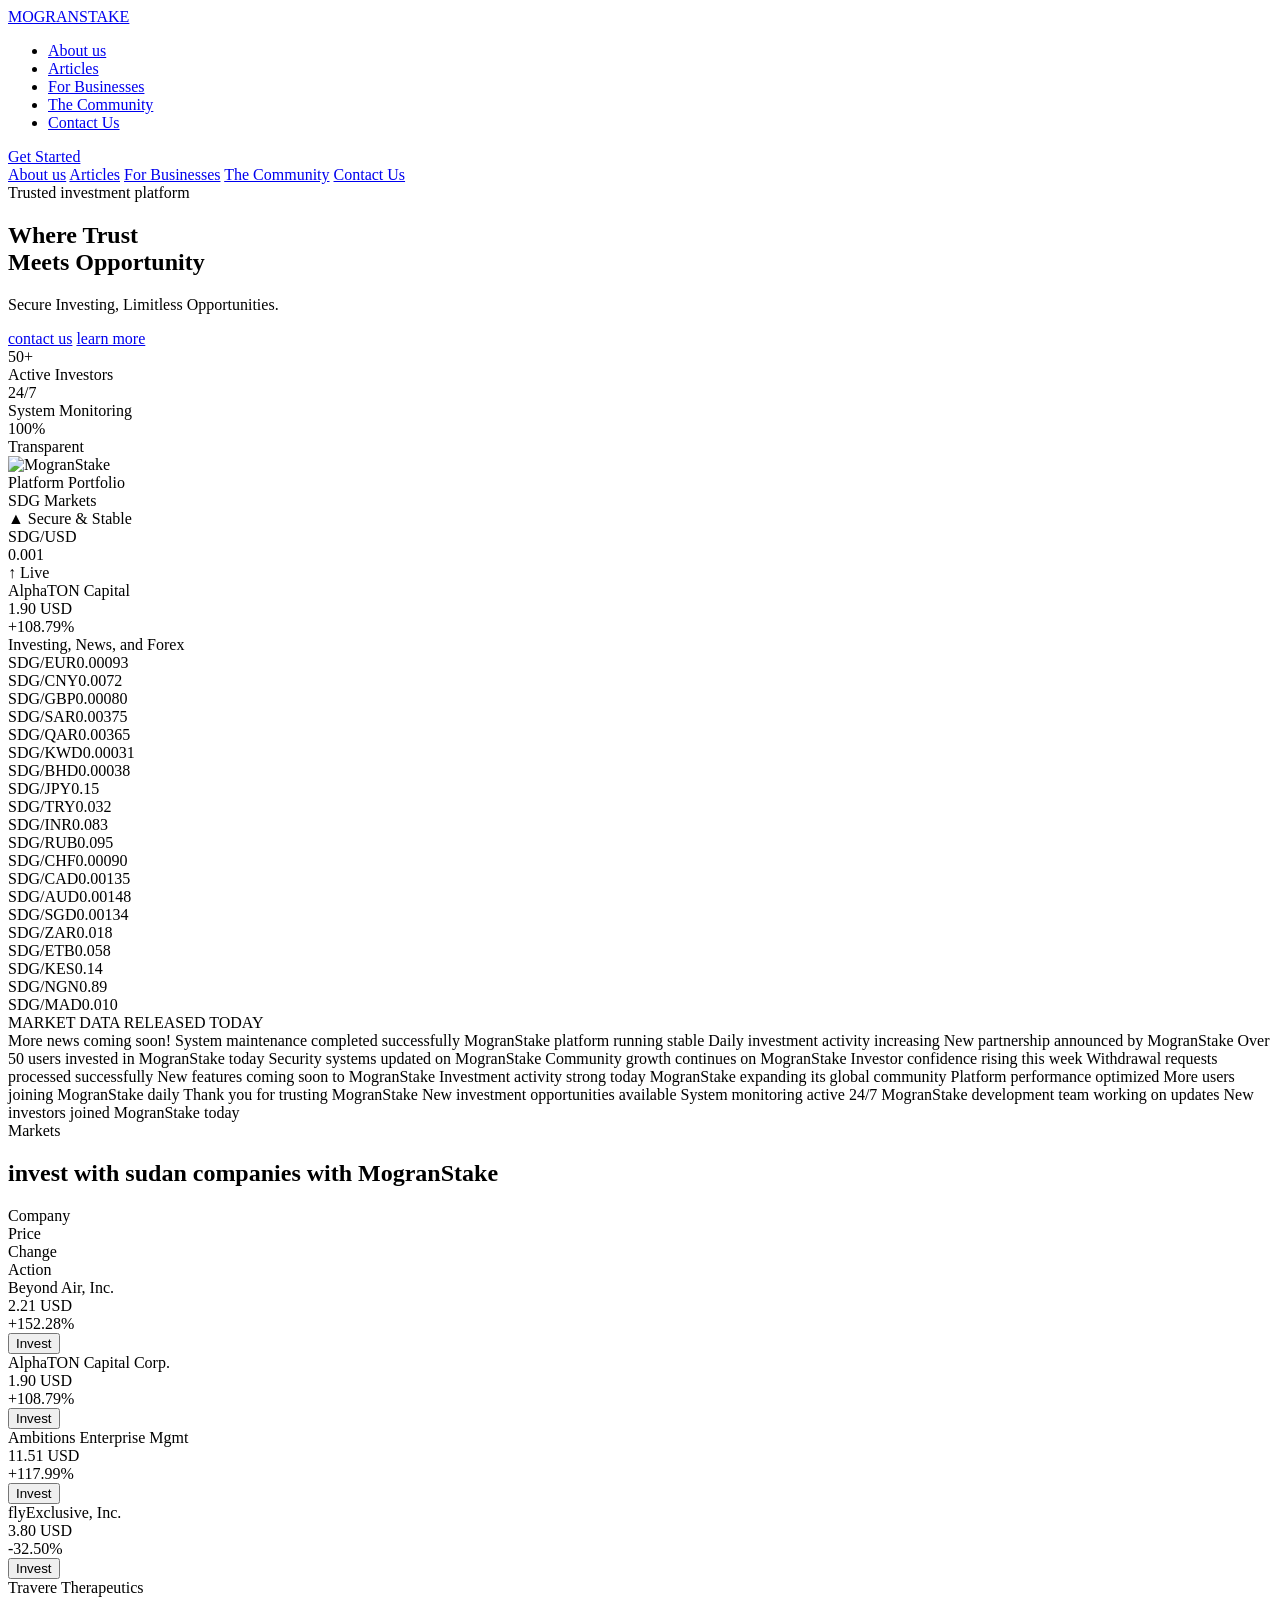
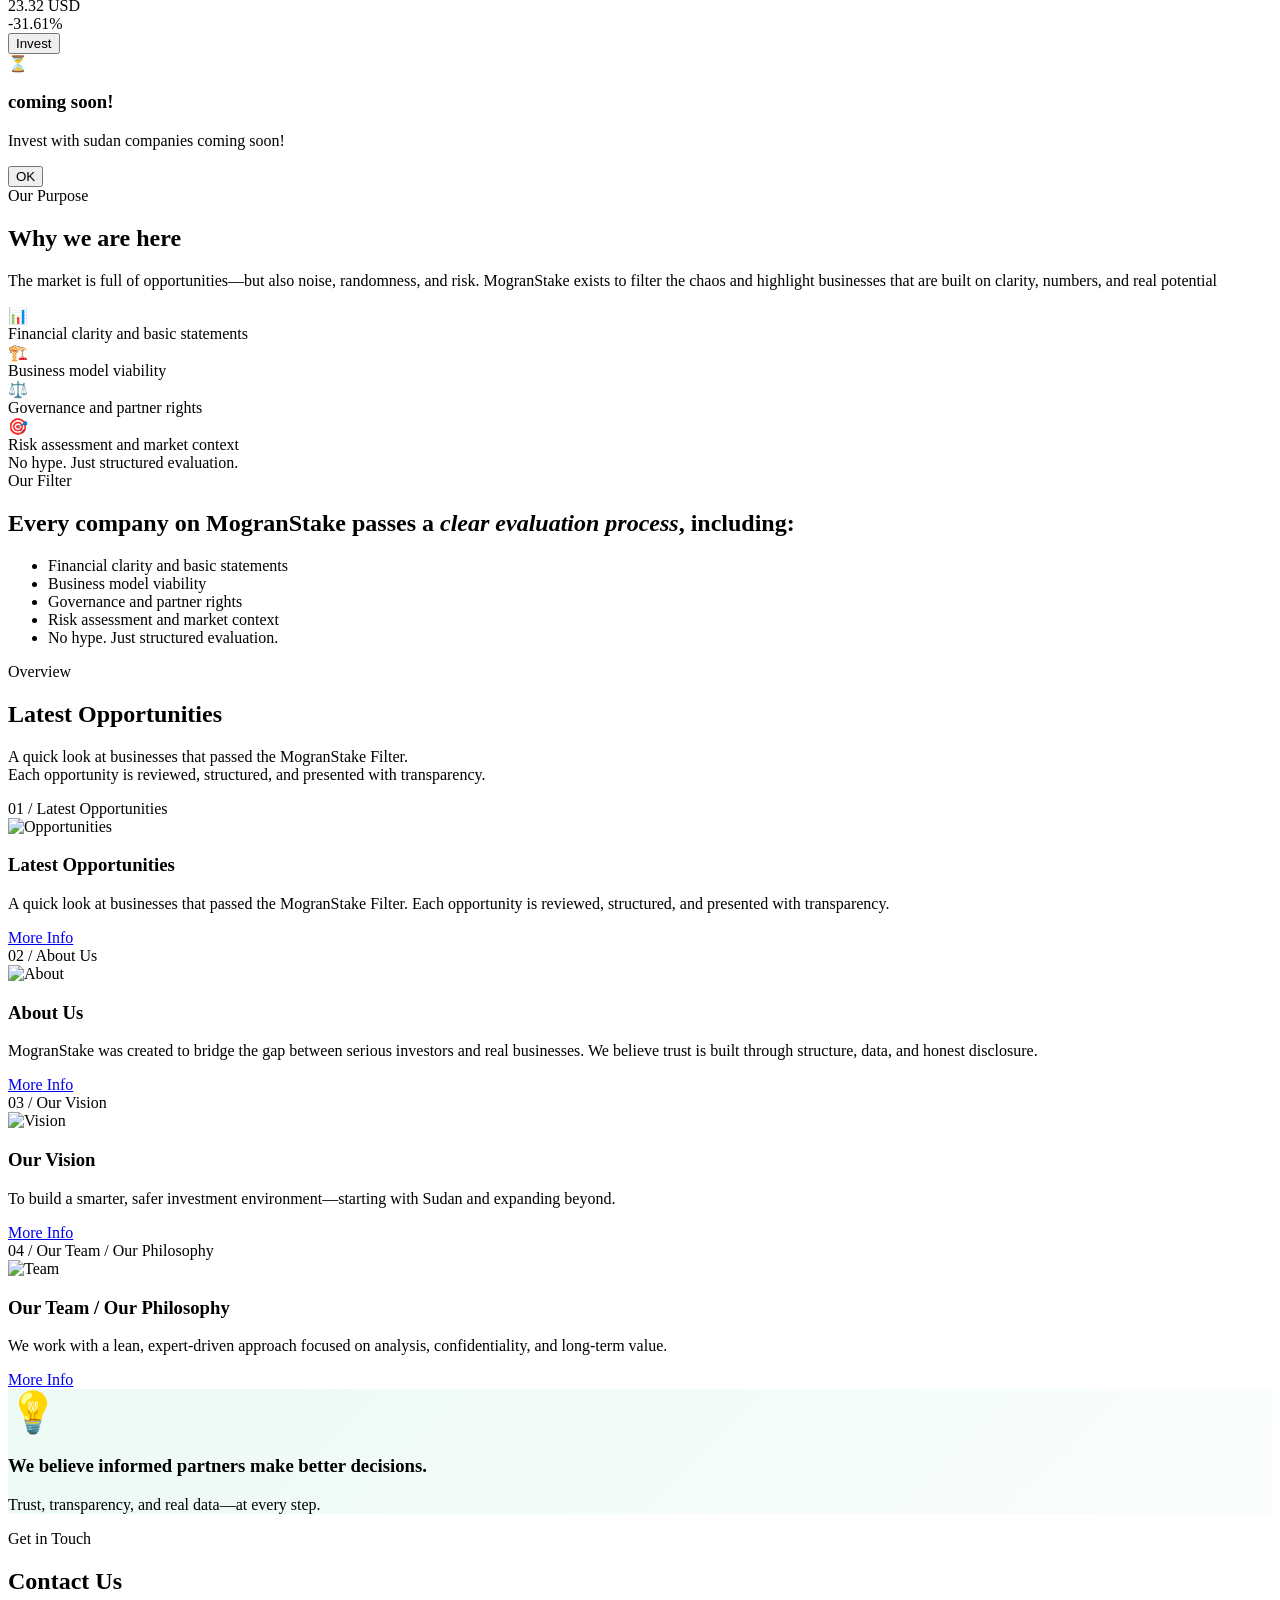
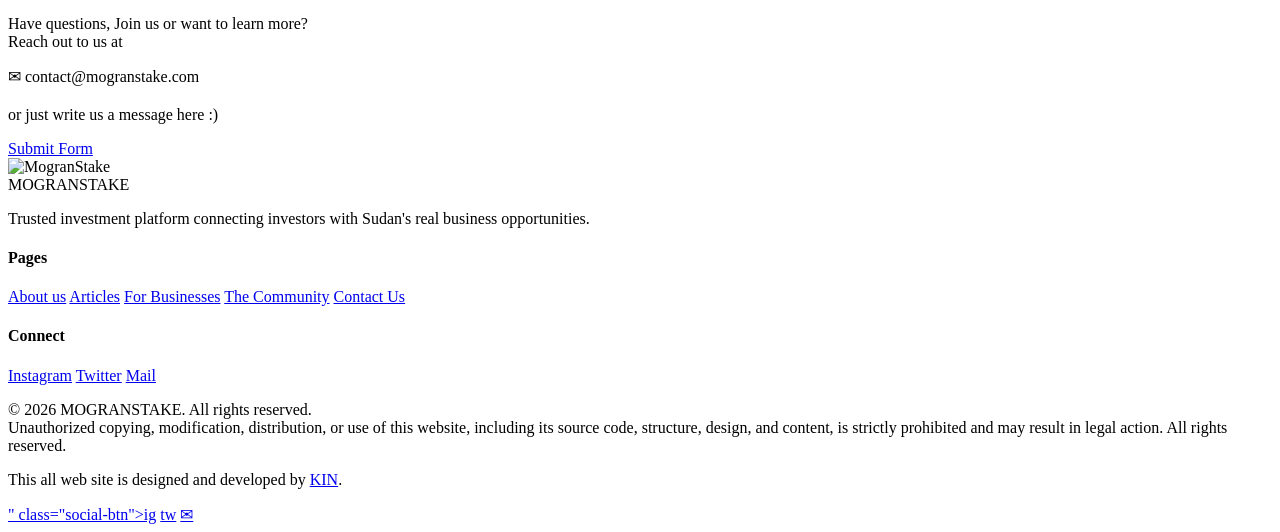
==== index.html @ 212a6dbd "Create index.html" ====
<!DOCTYPE html>
<html lang="en">
<head>
  <meta charset="UTF-8" />
  <meta name="viewport" content="width=device-width, initial-scale=1.0" />
  <title>Trusted investment platform</title>
  <link rel="stylesheet" href="style.css" />
</head>
<body>

<!-- ── NAV ──────────────────────────────────────────────────── -->
<nav>
  <div class="container">
    <div class="nav-inner">
      <a href="index.html" class="nav-logo">MOGRANSTAKE</a>

      <ul class="nav-links">
        <li><a href="about.html">About us</a></li>
        <li><a href="article.html">Articles</a></li>
        <li><a href="bus.html">For Businesses</a></li>
        <li><a href="com.html">The Community</a></li>
        <li><a href="contactus.html">Contact Us</a></li>
      </ul>

      <div class="nav-cta">
        <a href="contactus.html" class="btn btn-primary">Get Started</a>
      </div>

      <div class="hamburger" aria-label="Menu">
        <span></span><span></span><span></span>
      </div>
    </div>

    <div class="mobile-menu">
      <a href="about.html">About us</a>
      <a href="article.html">Articles</a>
      <a href="bus.html">For Businesses</a>
      <a href="com.html">The Community</a>
      <a href="contactus.html">Contact Us</a>
    </div>
  </div>
</nav>

<!-- ── HERO ─────────────────────────────────────────────────── -->
<section class="hero">
  <div class="mesh-bg"></div>
  <div class="hero-glow-1"></div>
  <div class="hero-glow-2"></div>

  <div class="container">
    <div class="hero-inner">

      <!-- Left -->
      <div class="hero-left">
        <div class="hero-eyebrow">Trusted investment platform</div>
        <h1>
          Where Trust<br>
          <span class="line-2">Meets Opportunity</span>
        </h1>
        <p class="hero-sub">Secure Investing, Limitless Opportunities.</p>

        <div class="hero-actions">
          <a href="contactus.html" class="btn btn-primary">contact us</a>
          <a href="about.html"     class="btn btn-outline">learn more</a>
        </div>

        <div class="hero-stats">
          <div>
            <div class="hero-stat-num">50<span>+</span></div>
            <div class="hero-stat-label">Active Investors</div>
          </div>
          <div>
            <div class="hero-stat-num">24<span>/7</span></div>
            <div class="hero-stat-label">System Monitoring</div>
          </div>
          <div>
            <div class="hero-stat-num">100<span>%</span></div>
            <div class="hero-stat-label">Transparent</div>
          </div>
        </div>
      </div>

      <!-- Right visual -->
      <div class="hero-visual">
        <div class="hero-card-wrap">
          <div class="hero-main-card">
            <img
              src="https://ayman-pys.github.io/mogranstake/unnamed-removebg-preview.png"
              alt="MogranStake"
              class="hero-img"
            />
            <div class="hero-card-label">Platform Portfolio</div>
            <div class="hero-card-value">SDG Markets</div>
            <div class="hero-card-change">▲ Secure &amp; Stable</div>
          </div>

          <div class="floating-badge badge-1">
            <div class="badge-label">SDG/USD</div>
            <div class="badge-val">0.001</div>
            <div class="badge-chg">↑ Live</div>
          </div>

          <div class="floating-badge badge-2">
            <div class="badge-label">AlphaTON Capital</div>
            <div class="badge-val">1.90 USD</div>
            <div class="badge-chg">+108.79%</div>
          </div>
        </div>
      </div>

    </div>
  </div>
</section>

<!-- ── TICKER ────────────────────────────────────────────────── -->
<div class="ticker-section">
  <div class="ticker-header">
    <div class="ticker-label">Investing, News, and Forex</div>
    <div class="ticker-track">
      <div class="ticker-inner">
        <div class="ticker-item"><span class="ticker-pair">SDG/EUR</span><span class="ticker-val">0.00093</span></div>
        <div class="ticker-item"><span class="ticker-pair">SDG/CNY</span><span class="ticker-val">0.0072</span></div>
        <div class="ticker-item"><span class="ticker-pair">SDG/GBP</span><span class="ticker-val">0.00080</span></div>
        <div class="ticker-item"><span class="ticker-pair">SDG/SAR</span><span class="ticker-val">0.00375</span></div>
        <div class="ticker-item"><span class="ticker-pair">SDG/QAR</span><span class="ticker-val">0.00365</span></div>
        <div class="ticker-item"><span class="ticker-pair">SDG/KWD</span><span class="ticker-val">0.00031</span></div>
        <div class="ticker-item"><span class="ticker-pair">SDG/BHD</span><span class="ticker-val">0.00038</span></div>
        <div class="ticker-item"><span class="ticker-pair">SDG/JPY</span><span class="ticker-val">0.15</span></div>
        <div class="ticker-item"><span class="ticker-pair">SDG/TRY</span><span class="ticker-val">0.032</span></div>
        <div class="ticker-item"><span class="ticker-pair">SDG/INR</span><span class="ticker-val">0.083</span></div>
        <div class="ticker-item"><span class="ticker-pair">SDG/RUB</span><span class="ticker-val">0.095</span></div>
        <div class="ticker-item"><span class="ticker-pair">SDG/CHF</span><span class="ticker-val">0.00090</span></div>
        <div class="ticker-item"><span class="ticker-pair">SDG/CAD</span><span class="ticker-val">0.00135</span></div>
        <div class="ticker-item"><span class="ticker-pair">SDG/AUD</span><span class="ticker-val">0.00148</span></div>
        <div class="ticker-item"><span class="ticker-pair">SDG/SGD</span><span class="ticker-val">0.00134</span></div>
        <div class="ticker-item"><span class="ticker-pair">SDG/ZAR</span><span class="ticker-val">0.018</span></div>
        <div class="ticker-item"><span class="ticker-pair">SDG/ETB</span><span class="ticker-val">0.058</span></div>
        <div class="ticker-item"><span class="ticker-pair">SDG/KES</span><span class="ticker-val">0.14</span></div>
        <div class="ticker-item"><span class="ticker-pair">SDG/NGN</span><span class="ticker-val">0.89</span></div>
        <div class="ticker-item"><span class="ticker-pair">SDG/MAD</span><span class="ticker-val">0.010</span></div>
      </div>
    </div>
  </div>
</div>

<!-- ── NEWS BAR ──────────────────────────────────────────────── -->
<div class="news-bar">
  <div class="news-label">MARKET DATA RELEASED TODAY</div>
  <div class="news-scroll">
    <div class="news-inner">
      <span class="news-item">More news coming soon!</span>
      <span class="news-item">System maintenance completed successfully</span>
      <span class="news-item">MogranStake platform running stable</span>
      <span class="news-item">Daily investment activity increasing</span>
      <span class="news-item">New partnership announced by MogranStake</span>
      <span class="news-item">Over 50 users invested in MogranStake today</span>
      <span class="news-item">Security systems updated on MogranStake</span>
      <span class="news-item">Community growth continues on MogranStake</span>
      <span class="news-item">Investor confidence rising this week</span>
      <span class="news-item">Withdrawal requests processed successfully</span>
      <span class="news-item">New features coming soon to MogranStake</span>
      <span class="news-item">Investment activity strong today</span>
      <span class="news-item">MogranStake expanding its global community</span>
      <span class="news-item">Platform performance optimized</span>
      <span class="news-item">More users joining MogranStake daily</span>
      <span class="news-item">Thank you for trusting MogranStake</span>
      <span class="news-item">New investment opportunities available</span>
      <span class="news-item">System monitoring active 24/7</span>
      <span class="news-item">MogranStake development team working on updates</span>
      <span class="news-item">New investors joined MogranStake today</span>
    </div>
  </div>
</div>

<!-- ── INVEST TABLE ──────────────────────────────────────────── -->
<section class="invest-section">
  <div class="container">
    <div class="section-header fade-up">
      <div class="tag">Markets</div>
      <h2>invest with sudan companies with MogranStake</h2>
    </div>

    <div class="invest-table fade-up">
      <div class="invest-table-head">
        <div>Company</div>
        <div>Price</div>
        <div>Change</div>
        <div class="col-btn">Action</div>
      </div>

      <div class="invest-row">
        <div class="invest-company">Beyond Air, Inc.</div>
        <div class="invest-price">2.21 USD</div>
        <div class="invest-change pos">+152.28%</div>
        <div class="col-btn"><button class="invest-btn">Invest</button></div>
      </div>

      <div class="invest-row">
        <div class="invest-company">AlphaTON Capital Corp.</div>
        <div class="invest-price">1.90 USD</div>
        <div class="invest-change pos">+108.79%</div>
        <div class="col-btn"><button class="invest-btn">Invest</button></div>
      </div>

      <div class="invest-row">
        <div class="invest-company">Ambitions Enterprise Mgmt</div>
        <div class="invest-price">11.51 USD</div>
        <div class="invest-change pos">+117.99%</div>
        <div class="col-btn"><button class="invest-btn">Invest</button></div>
      </div>

      <div class="invest-row">
        <div class="invest-company">flyExclusive, Inc.</div>
        <div class="invest-price">3.80 USD</div>
        <div class="invest-change neg">-32.50%</div>
        <div class="col-btn"><button class="invest-btn">Invest</button></div>
      </div>

      <div class="invest-row">
        <div class="invest-company">Travere Therapeutics</div>
        <div class="invest-price">23.32 USD</div>
        <div class="invest-change neg">-31.61%</div>
        <div class="col-btn"><button class="invest-btn">Invest</button></div>
      </div>
    </div>
  </div>
</section>

<!-- ── MODAL ──────────────────────────────────────────────────── -->
<div class="modal-overlay" id="investModal">
  <div class="modal-box">
    <div class="modal-icon">⏳</div>
    <h3>coming soon!</h3>
    <p>Invest with sudan companies coming soon!</p>
    <button class="btn btn-gold" id="modalClose">OK</button>
  </div>
</div>

<!-- ── WHY SECTION ──────────────────────────────────────────── -->
<section class="why-section">
  <div class="container">
    <div class="why-inner">
      <div class="why-text fade-up">
        <div class="tag">Our Purpose</div>
        <h2>Why we are here</h2>
        <p>
          The market is full of opportunities—but also noise, randomness, and risk.
          MogranStake exists to filter the chaos and highlight businesses that are
          built on clarity, numbers, and real potential
        </p>
      </div>

      <div class="eval-list fade-up">
        <div class="eval-item">
          <div class="eval-icon">📊</div>
          <span class="eval-text">Financial clarity and basic statements</span>
        </div>
        <div class="eval-item">
          <div class="eval-icon">🏗️</div>
          <span class="eval-text">Business model viability</span>
        </div>
        <div class="eval-item">
          <div class="eval-icon">⚖️</div>
          <span class="eval-text">Governance and partner rights</span>
        </div>
        <div class="eval-item">
          <div class="eval-icon">🎯</div>
          <span class="eval-text">Risk assessment and market context</span>
        </div>
        <div class="eval-footer">No hype. Just structured evaluation.</div>
      </div>
    </div>

    <div class="informed-section eval-process-section fade-up">
      <div class="eval-process-inner">
        <div class="eval-process-left">
          <div class="tag">Our Filter</div>
          <h2>Every company on MogranStake passes a <em>clear evaluation process</em>, including:</h2>
        </div>
        <div class="eval-process-right">
          <ul class="lastul">
            <li>Financial clarity and basic statements</li>
            <li>Business model viability</li>
            <li>Governance and partner rights</li>
            <li>Risk assessment and market context</li>
            <li>No hype. Just structured evaluation.</li>
          </ul>
        </div>
      </div>
    </div>
  </div>
</section>

<!-- ── CARDS: Latest / About / Vision / Team ────────────────── -->
<section class="cards-section">
  <div class="container">
    <div class="section-header fade-up">
      <div class="tag">Overview</div>
      <h2>Latest Opportunities</h2>
      <p>A quick look at businesses that passed the MogranStake Filter.<br>
      Each opportunity is reviewed, structured, and presented with transparency.</p>
    </div>

    <div class="cards-grid">
      <div class="info-card fade-up">
        <div class="card-num">01 / Latest Opportunities</div>
        <img src="https://ayman-pys.github.io/mogranstake/op.png" alt="Opportunities" class="card-img" />
        <h3>Latest Opportunities</h3>
        <p>A quick look at businesses that passed the MogranStake Filter.
        Each opportunity is reviewed, structured, and presented with transparency.</p>
        <a href="com.html" class="card-link">More Info</a>
      </div>

      <div class="info-card fade-up">
        <div class="card-num">02 / About Us</div>
        <img src="https://ayman-pys.github.io/mogranstake/about.jpg" alt="About" class="card-img" />
        <h3>About Us</h3>
        <p>MogranStake was created to bridge the gap between serious investors
        and real businesses. We believe trust is built through structure,
        data, and honest disclosure.</p>
        <a href="about.html" class="card-link">More Info</a>
      </div>

      <div class="info-card fade-up">
        <div class="card-num">03 / Our Vision</div>
        <img src="https://ayman-pys.github.io/mogranstake/unnamed-removebg-preview.png" alt="Vision" class="card-img" />
        <h3>Our Vision</h3>
        <p>To build a smarter, safer investment environment—starting with Sudan
        and expanding beyond.</p>
        <a href="about.html" class="card-link">More Info</a>
      </div>

      <div class="info-card fade-up" style="grid-column: span 2;">
        <div class="card-num">04 / Our Team / Our Philosophy</div>
        <img src="https://ayman-pys.github.io/mogranstake/team.png" alt="Team" class="card-img" />
        <h3>Our Team / Our Philosophy</h3>
        <p>We work with a lean, expert-driven approach focused on analysis,
        confidentiality, and long-term value.</p>
        <a href="about.html" class="card-link">More Info</a>
      </div>

      <div class="info-card fade-up" style="background: linear-gradient(135deg, rgba(16,185,129,0.08), rgba(16,185,129,0.02)); border-color: rgba(16,185,129,0.2);">
        <div style="font-size:2.5rem; margin-bottom:16px;">💡</div>
        <h3>We believe informed partners make better decisions.</h3>
        <p style="color: var(--text-2);">Trust, transparency, and real data—at every step.</p>
      </div>
    </div>
  </div>
</section>

<!-- ── CONTACT PREVIEW ───────────────────────────────────────── -->
<section class="contact-section">
  <div class="container">
    <div class="contact-inner">
      <div class="contact-info fade-up">
        <div class="tag">Get in Touch</div>
        <h2>Contact Us</h2>
        <p>Have questions, Join us or want to learn more?<br>
        Reach out to us at</p>
        <div class="contact-email">✉ contact@mogranstake.com</div>
        <p style="margin-top:20px;">or just write us a message here :)</p>
        <a href="contactus.html" class="btn btn-primary" style="margin-top:24px;">Submit Form</a>
      </div>
      <div class="contact-img-wrap">
        <img
          src="https://ayman-pys.github.io/mogranstake/unnamed-removebg-preview.png"
          alt="MogranStake"
          class="contact-img"
        />
      </div>
    </div>
  </div>
</section>

<!-- ── FOOTER ─────────────────────────────────────────────────── -->
<footer>
  <div class="container">
    <div class="footer-inner">
      <div class="footer-brand">
        <div class="nav-logo">MOGRANSTAKE</div>
        <p>Trusted investment platform connecting investors with Sudan's real business opportunities.</p>
      </div>
      <div class="footer-col">
        <h4>Pages</h4>
        <a href="about.html">About us</a>
        <a href="article.html">Articles</a>
        <a href="bus.html">For Businesses</a>
        <a href="com.html">The Community</a>
        <a href="contactus.html">Contact Us</a>
      </div>
      <div class="footer-col">
        <h4>Connect</h4>
        <a href="https://www.instagram.com/mogranstk/">Instagram</a>
        <a href="hamd.html">Twitter</a>
        <a href="mailto:contact@mogranstake.com">Mail</a>
      </div>
    </div>

    <div class="footer-bottom">
      <div>
        <p class="footer-copy">
          © 2026 MOGRANSTAKE. All rights reserved.<br>
          Unauthorized copying, modification, distribution, or use of this website, including its source
          code, structure, design, and content, is strictly prohibited and may result in legal action. All rights reserved.
        </p>
        <p class="footer-credit">
          This all web site is designed and developed by
          <a href="https://ayman-pys.github.io/mogranstake/ayman-pys.github.io/KINPROFILE">KIN</a>.
        </p>
      </div>
      <div class="footer-socials">
        <a href="https://www.instagram.com/mogranstk/">" class="social-btn">ig</a>
        <a href="hamd.html" class="social-btn">tw</a>
        <a href="mailto:contact@mogranstake.com" class="social-btn">✉</a>
      </div>
    </div>
  </div>
</footer>

<script src="main.js"></script>
</body>
</html>
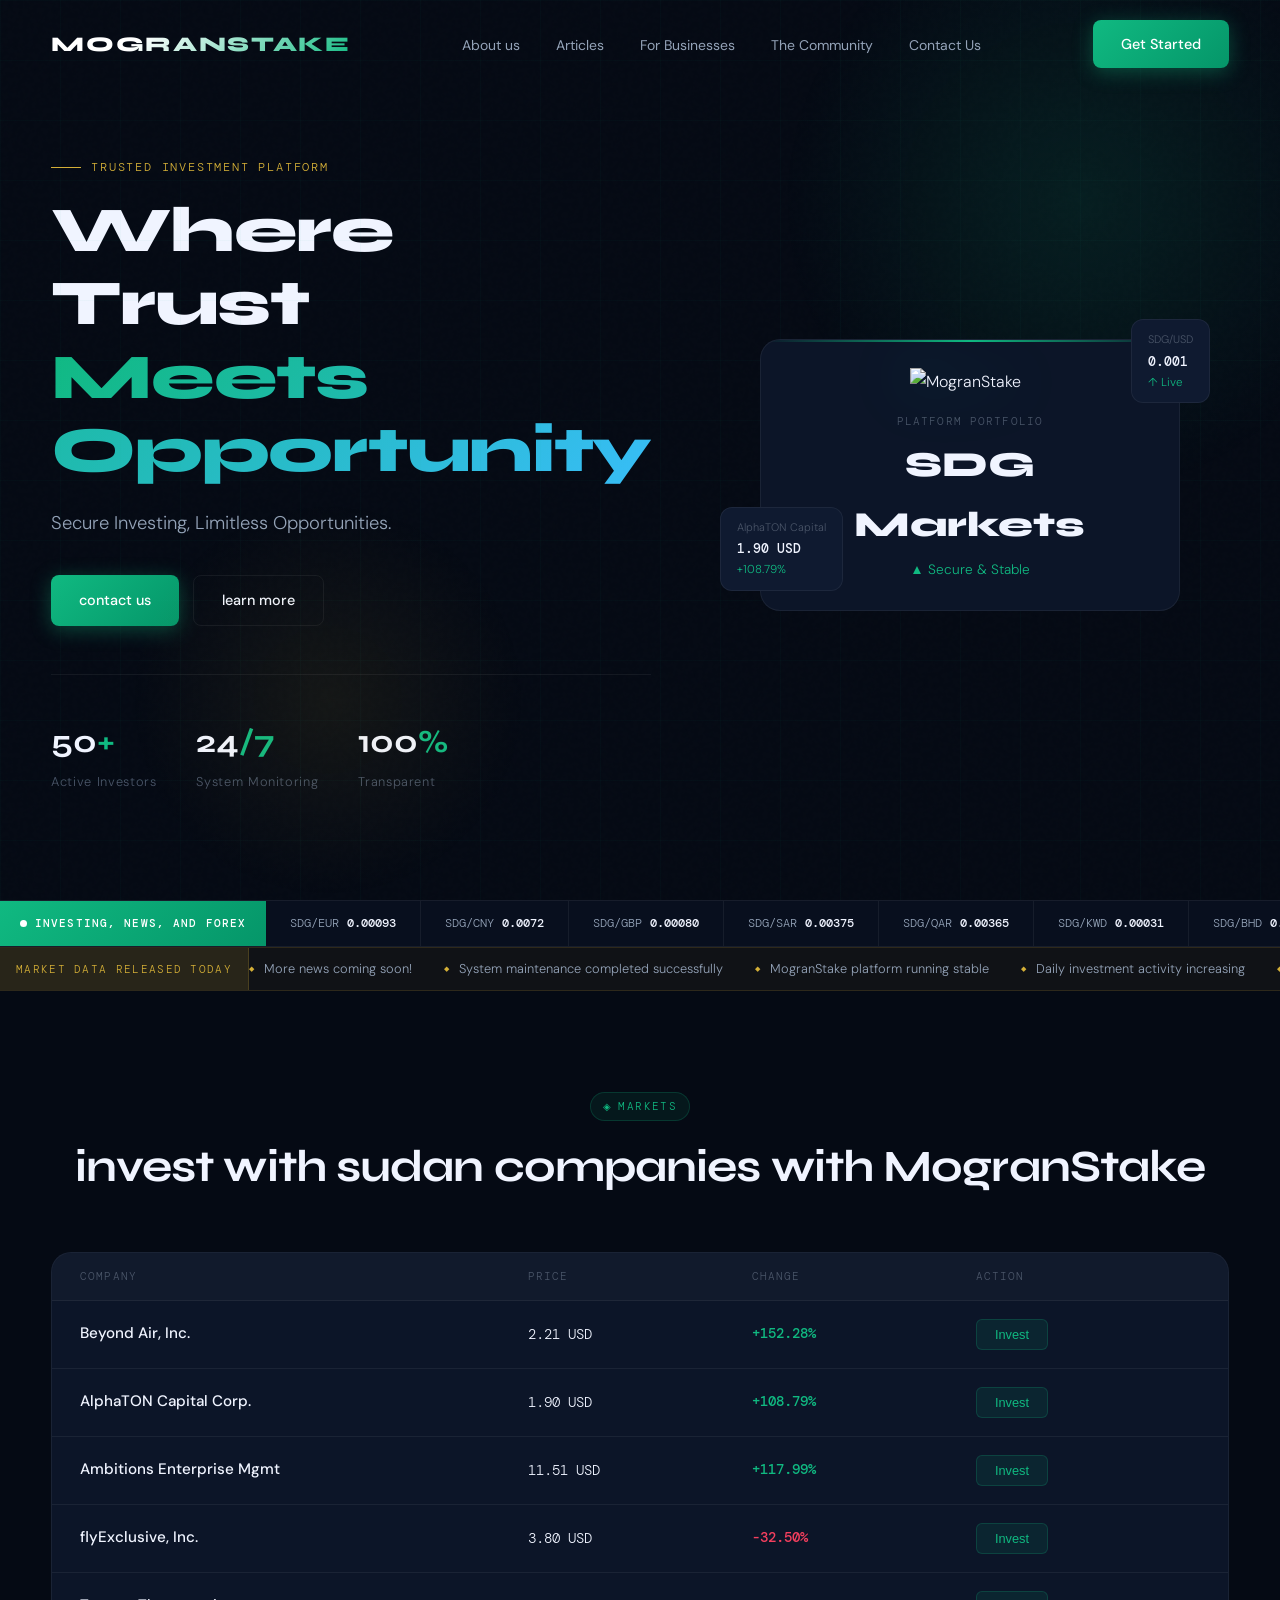
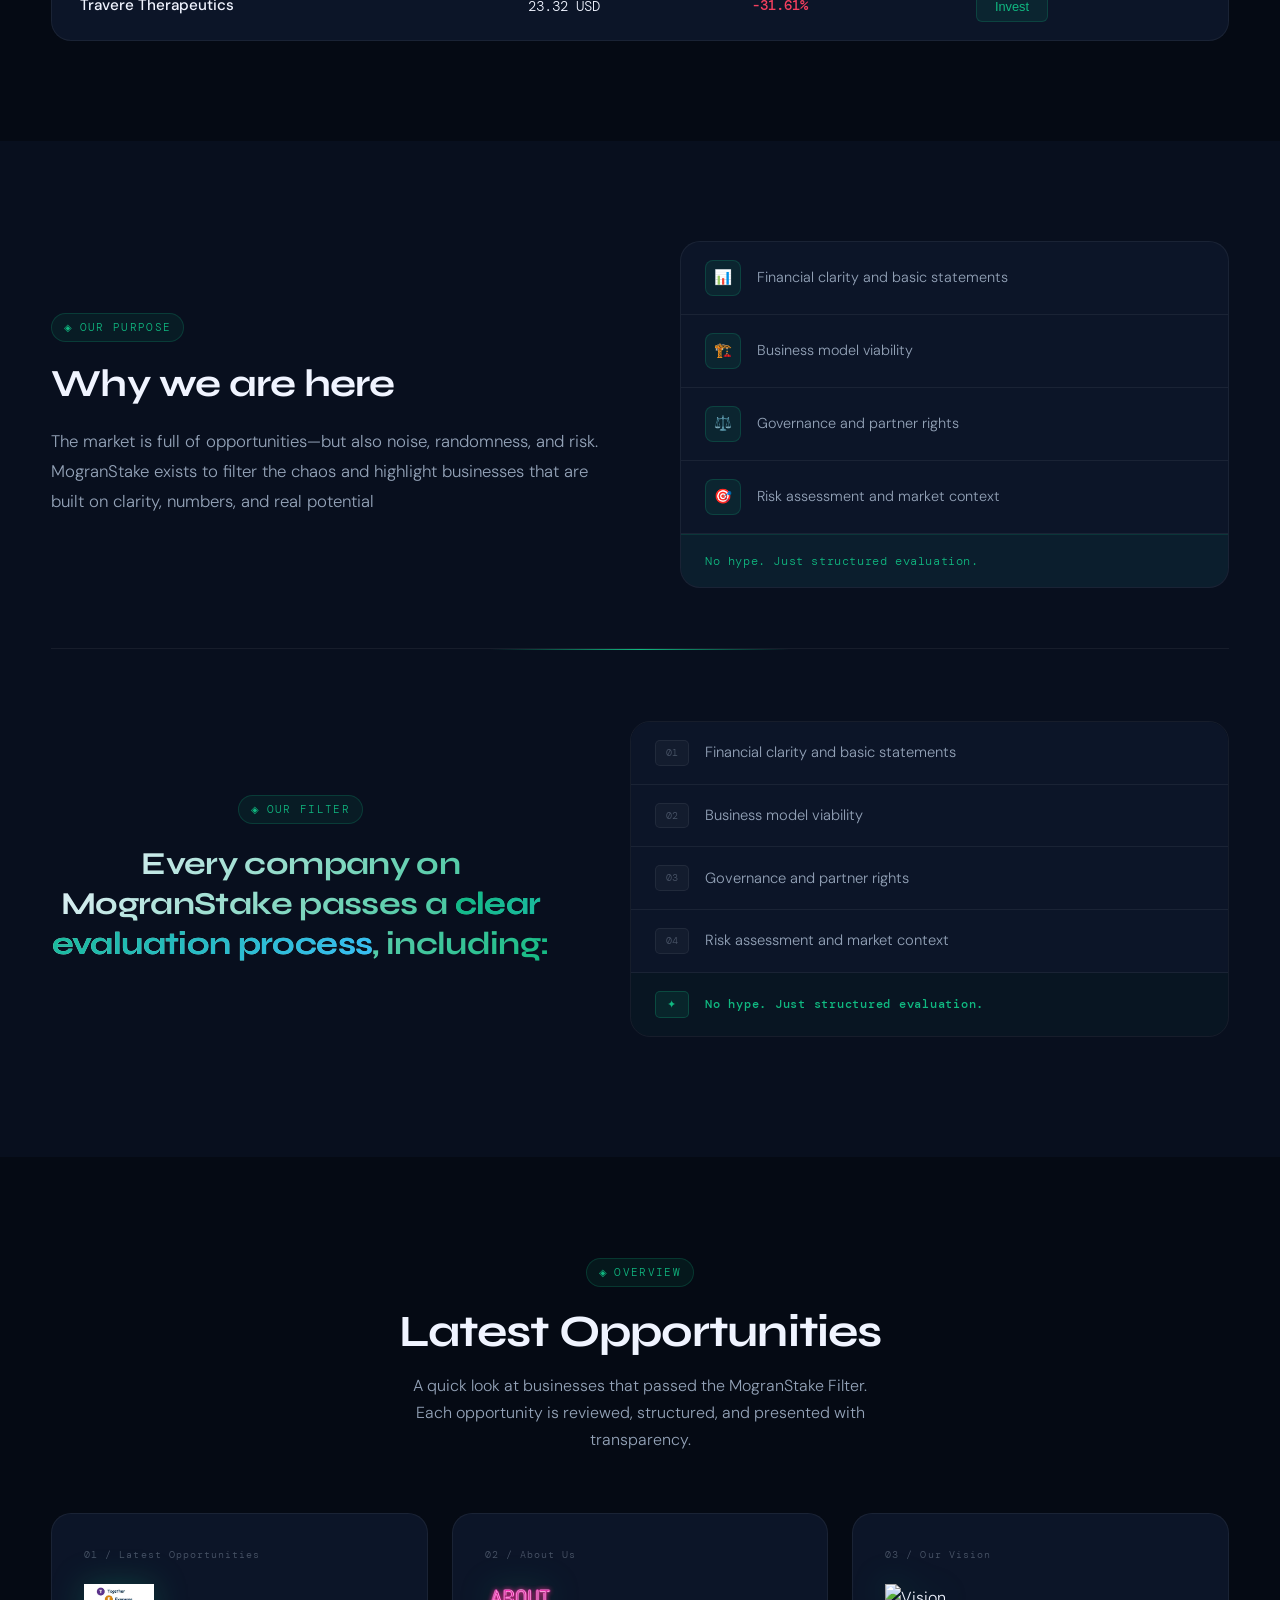
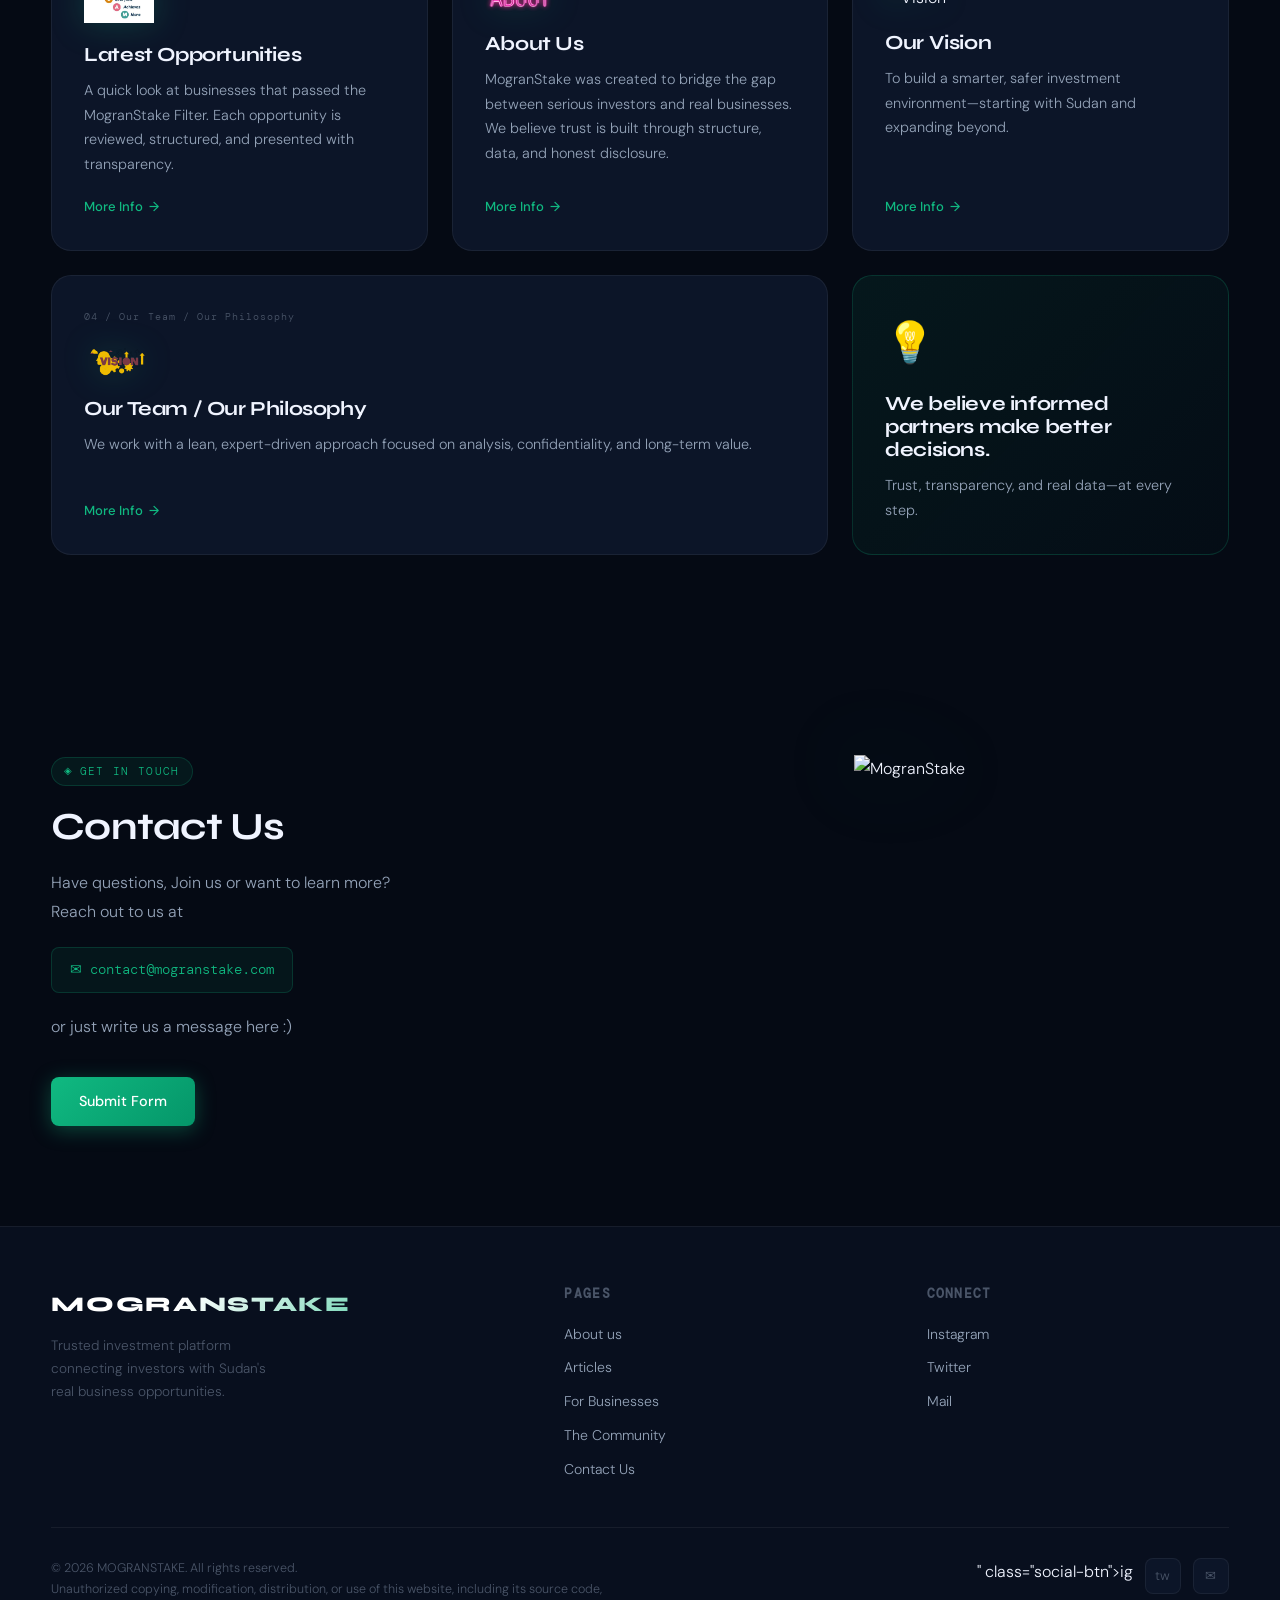
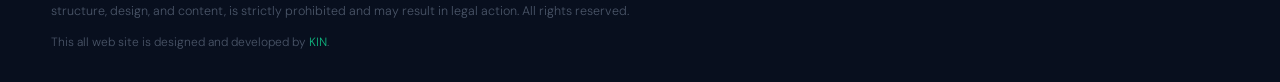
==== commit 1b89eb26: "Update index.html" ====
--- a/index.html
+++ b/index.html
@@ -304,7 +304,7 @@
     <div class="cards-grid">
       <div class="info-card fade-up">
         <div class="card-num">01 / Latest Opportunities</div>
-        <img src="https://ayman-pys.github.io/mogranstake/op.png" alt="Opportunities" class="card-img" />
+        <img src="OIP.webp" alt="Opportunities" class="card-img" />
         <h3>Latest Opportunities</h3>
         <p>A quick look at businesses that passed the MogranStake Filter.
         Each opportunity is reviewed, structured, and presented with transparency.</p>
@@ -313,7 +313,7 @@
 
       <div class="info-card fade-up">
         <div class="card-num">02 / About Us</div>
-        <img src="https://ayman-pys.github.io/mogranstake/about.jpg" alt="About" class="card-img" />
+        <img src="dragonfly-about.png" alt="About" class="card-img" />
         <h3>About Us</h3>
         <p>MogranStake was created to bridge the gap between serious investors
         and real businesses. We believe trust is built through structure,
@@ -332,7 +332,7 @@
 
       <div class="info-card fade-up" style="grid-column: span 2;">
         <div class="card-num">04 / Our Team / Our Philosophy</div>
-        <img src="https://ayman-pys.github.io/mogranstake/team.png" alt="Team" class="card-img" />
+        <img src="vision.png" alt="Team" class="card-img" />
         <h3>Our Team / Our Philosophy</h3>
         <p>We work with a lean, expert-driven approach focused on analysis,
         confidentiality, and long-term value.</p>
--- a/style.css
+++ b/style.css
@@ -0,0 +1,1662 @@
+/* ============================================================
+   MOGRANSTAKE — Premium Fintech Design System
+   ============================================================ */
+
+   @import url('https://fonts.googleapis.com/css2?family=Syne:wght@400;500;600;700;800&family=DM+Sans:ital,wght@0,300;0,400;0,500;1,300&family=DM+Mono:wght@400;500&display=swap');
+
+   /* ── Variables ─────────────────────────────────────────────── */
+   :root {
+     --bg:        #050A14;
+     --bg-2:      #080F1E;
+     --bg-card:   #0C1528;
+     --bg-card-2: #0F1A30;
+     --border:    rgba(255,255,255,0.06);
+     --border-hl: rgba(16,185,129,0.3);
+   
+     --gold:      #D4AF37;
+     --gold-dim:  #A8890C;
+     --emerald:   #10B981;
+     --emerald-2: #059669;
+     --sky:       #38BDF8;
+     --rose:      #F43F5E;
+   
+     --text:      #F0F4FF;
+     --text-2:    #94A3B8;
+     --text-3:    #4A5568;
+   
+     --font-head: 'Syne', sans-serif;
+     --font-body: 'DM Sans', sans-serif;
+     --font-mono: 'DM Mono', monospace;
+   
+     --radius:    12px;
+     --radius-lg: 20px;
+     --glow:      0 0 40px rgba(16,185,129,0.15);
+     --glow-gold: 0 0 40px rgba(212,175,55,0.2);
+   }
+   
+   /* ── Reset ─────────────────────────────────────────────────── */
+   *, *::before, *::after { box-sizing: border-box; margin: 0; padding: 0; }
+   
+   html { scroll-behavior: smooth; font-size: 16px; }
+   
+   body {
+     background-color: var(--bg);
+     color: var(--text);
+     font-family: var(--font-body);
+     font-weight: 300;
+     line-height: 1.7;
+     overflow-x: hidden;
+   }
+   
+   img { max-width: 100%; display: block; }
+   a  { color: inherit; text-decoration: none; }
+   ul { list-style: none; }
+   
+   /* ── Noise overlay ─────────────────────────────────────────── */
+   body::before {
+     content: '';
+     position: fixed;
+     inset: 0;
+     background-image: url("data:image/svg+xml,%3Csvg viewBox='0 0 200 200' xmlns='http://www.w3.org/2000/svg'%3E%3Cfilter id='n'%3E%3CfeTurbulence type='fractalNoise' baseFrequency='0.9' numOctaves='4' stitchTiles='stitch'/%3E%3C/filter%3E%3Crect width='100%25' height='100%25' filter='url(%23n)' opacity='0.03'/%3E%3C/svg%3E");
+     pointer-events: none;
+     z-index: 0;
+     opacity: 0.4;
+   }
+   
+   /* ── Grid mesh background ──────────────────────────────────── */
+   .mesh-bg {
+     position: absolute;
+     inset: 0;
+     background-image:
+       linear-gradient(rgba(16,185,129,0.03) 1px, transparent 1px),
+       linear-gradient(90deg, rgba(16,185,129,0.03) 1px, transparent 1px);
+     background-size: 60px 60px;
+     pointer-events: none;
+   }
+   
+   /* ── Typography ────────────────────────────────────────────── */
+   h1,h2,h3,h4,h5 {
+     font-family: var(--font-head);
+     font-weight: 700;
+     line-height: 1.15;
+     letter-spacing: -0.02em;
+   }
+   
+   .tag {
+     display: inline-flex;
+     align-items: center;
+     gap: 6px;
+     font-family: var(--font-mono);
+     font-size: 0.7rem;
+     letter-spacing: 0.12em;
+     text-transform: uppercase;
+     color: var(--emerald);
+     background: rgba(16,185,129,0.08);
+     border: 1px solid rgba(16,185,129,0.2);
+     padding: 4px 12px;
+     border-radius: 100px;
+     margin-bottom: 1.2rem;
+   }
+   
+   .tag::before { content: '◈'; font-size: 0.65rem; }
+   
+   /* ── Layout ────────────────────────────────────────────────── */
+   .container {
+     width: min(1180px, 92%);
+     margin-inline: auto;
+   }
+   
+   section { position: relative; z-index: 1; }
+   
+   /* ── Buttons ───────────────────────────────────────────────── */
+   .btn {
+     display: inline-flex;
+     align-items: center;
+     gap: 8px;
+     padding: 12px 28px;
+     border-radius: 8px;
+     font-family: var(--font-body);
+     font-weight: 500;
+     font-size: 0.9rem;
+     cursor: pointer;
+     transition: all 0.25s ease;
+     border: none;
+     text-decoration: none;
+   }
+   
+   .btn-primary {
+     background: linear-gradient(135deg, var(--emerald), var(--emerald-2));
+     color: #fff;
+     box-shadow: 0 4px 20px rgba(16,185,129,0.35);
+   }
+   .btn-primary:hover {
+     transform: translateY(-2px);
+     box-shadow: 0 8px 30px rgba(16,185,129,0.5);
+   }
+   
+   .btn-outline {
+     background: transparent;
+     color: var(--text);
+     border: 1px solid var(--border);
+   }
+   .btn-outline:hover {
+     border-color: var(--emerald);
+     color: var(--emerald);
+     background: rgba(16,185,129,0.05);
+   }
+   
+   .btn-gold {
+     background: linear-gradient(135deg, var(--gold), var(--gold-dim));
+     color: #0a0a0a;
+     font-weight: 600;
+     box-shadow: 0 4px 20px rgba(212,175,55,0.3);
+   }
+   .btn-gold:hover {
+     transform: translateY(-2px);
+     box-shadow: 0 8px 30px rgba(212,175,55,0.5);
+   }
+   
+   /* ── NAVBAR ────────────────────────────────────────────────── */
+   nav {
+     position: fixed;
+     top: 0; left: 0; right: 0;
+     z-index: 1000;
+     padding: 0;
+     transition: all 0.3s ease;
+   }
+   
+   nav.scrolled {
+     background: rgba(5,10,20,0.92);
+     backdrop-filter: blur(20px);
+     -webkit-backdrop-filter: blur(20px);
+     border-bottom: 1px solid var(--border);
+   }
+   
+   .nav-inner {
+     display: flex;
+     align-items: center;
+     justify-content: space-between;
+     padding: 20px 0;
+   }
+   
+   .nav-logo {
+     font-family: var(--font-head);
+     font-size: 1.3rem;
+     font-weight: 800;
+     letter-spacing: 0.08em;
+     background: linear-gradient(135deg, #fff 30%, var(--emerald));
+     -webkit-background-clip: text;
+     -webkit-text-fill-color: transparent;
+     background-clip: text;
+   }
+   
+   .nav-links {
+     display: flex;
+     align-items: center;
+     gap: 36px;
+   }
+   
+   .nav-links a {
+     font-size: 0.875rem;
+     font-weight: 400;
+     color: var(--text-2);
+     transition: color 0.2s;
+     position: relative;
+   }
+   
+   .nav-links a::after {
+     content: '';
+     position: absolute;
+     bottom: -4px; left: 0; right: 0;
+     height: 1px;
+     background: var(--emerald);
+     transform: scaleX(0);
+     transition: transform 0.25s ease;
+   }
+   
+   .nav-links a:hover { color: var(--text); }
+   .nav-links a:hover::after { transform: scaleX(1); }
+   .nav-links a.active { color: var(--text); }
+   .nav-links a.active::after { transform: scaleX(1); }
+   
+   .nav-cta {
+     display: flex;
+     align-items: center;
+     gap: 12px;
+   }
+   
+   /* Mobile hamburger */
+   .hamburger {
+     display: none;
+     flex-direction: column;
+     gap: 5px;
+     cursor: pointer;
+     padding: 4px;
+   }
+   .hamburger span {
+     width: 24px; height: 2px;
+     background: var(--text);
+     transition: all 0.3s;
+     display: block;
+   }
+   .hamburger.open span:nth-child(1) { transform: rotate(45deg) translate(5px,5px); }
+   .hamburger.open span:nth-child(2) { opacity: 0; }
+   .hamburger.open span:nth-child(3) { transform: rotate(-45deg) translate(5px,-5px); }
+   
+   .mobile-menu {
+     display: none;
+     flex-direction: column;
+     gap: 0;
+     background: var(--bg-2);
+     border-top: 1px solid var(--border);
+     padding: 12px 0 20px;
+   }
+   .mobile-menu a {
+     padding: 12px 24px;
+     color: var(--text-2);
+     font-size: 0.9rem;
+     border-bottom: 1px solid var(--border);
+     transition: color 0.2s, background 0.2s;
+   }
+   .mobile-menu a:last-child { border-bottom: none; }
+   .mobile-menu a:hover { color: var(--text); background: rgba(255,255,255,0.03); }
+   .mobile-menu.open { display: flex; }
+   
+   /* ── HERO ──────────────────────────────────────────────────── */
+   .hero {
+     min-height: 100vh;
+     display: flex;
+     align-items: center;
+     padding: 130px 0 80px;
+     position: relative;
+     overflow: hidden;
+   }
+   
+   .hero-glow-1 {
+     position: absolute;
+     width: 600px; height: 600px;
+     background: radial-gradient(circle, rgba(16,185,129,0.12) 0%, transparent 70%);
+     top: -100px; right: -100px;
+     pointer-events: none;
+   }
+   .hero-glow-2 {
+     position: absolute;
+     width: 400px; height: 400px;
+     background: radial-gradient(circle, rgba(212,175,55,0.08) 0%, transparent 70%);
+     bottom: 0; left: 10%;
+     pointer-events: none;
+   }
+   
+   .hero-inner {
+     display: grid;
+     grid-template-columns: 1fr 1fr;
+     gap: 60px;
+     align-items: center;
+   }
+   
+   .hero-eyebrow {
+     font-family: var(--font-mono);
+     font-size: 0.75rem;
+     letter-spacing: 0.15em;
+     text-transform: uppercase;
+     color: var(--gold);
+     margin-bottom: 16px;
+     display: flex;
+     align-items: center;
+     gap: 10px;
+   }
+   .hero-eyebrow::before {
+     content: '';
+     width: 30px; height: 1px;
+     background: var(--gold);
+   }
+   
+   .hero h1 {
+     font-size: clamp(2.8rem, 5vw, 4.5rem);
+     font-weight: 800;
+     margin-bottom: 10px;
+   }
+   
+   .hero h1 .line-2 {
+     background: linear-gradient(135deg, var(--emerald), var(--sky));
+     -webkit-background-clip: text;
+     -webkit-text-fill-color: transparent;
+     background-clip: text;
+   }
+   
+   .hero-sub {
+     font-size: 1.15rem;
+     color: var(--text-2);
+     margin: 20px 0 36px;
+     max-width: 440px;
+   }
+   
+   .hero-actions { display: flex; gap: 14px; flex-wrap: wrap; }
+   
+   .hero-stats {
+     display: flex;
+     gap: 40px;
+     margin-top: 48px;
+     padding-top: 40px;
+     border-top: 1px solid var(--border);
+   }
+   
+   .hero-stat-num {
+     font-family: var(--font-head);
+     font-size: 2rem;
+     font-weight: 700;
+     color: var(--text);
+   }
+   
+   .hero-stat-num span { color: var(--emerald); }
+   .hero-stat-label { font-size: 0.8rem; color: var(--text-3); margin-top: 2px; letter-spacing: 0.05em; }
+   
+   .hero-visual {
+     position: relative;
+     display: flex;
+     justify-content: center;
+     align-items: center;
+   }
+   
+   .hero-card-wrap {
+     position: relative;
+     width: 100%;
+     max-width: 420px;
+   }
+   
+   .hero-main-card {
+     background: var(--bg-card);
+     border: 1px solid var(--border);
+     border-radius: var(--radius-lg);
+     padding: 28px;
+     position: relative;
+     overflow: hidden;
+     backdrop-filter: blur(10px);
+   }
+   .hero-main-card::before {
+     content: '';
+     position: absolute;
+     top: 0; left: 0; right: 0;
+     height: 2px;
+     background: linear-gradient(90deg, transparent, var(--emerald), transparent);
+   }
+   
+   .hero-img {
+     width: 120px;
+     margin: 0 auto 16px;
+     filter: drop-shadow(0 0 30px rgba(16,185,129,0.4));
+   }
+   
+   .hero-card-label {
+     font-family: var(--font-mono);
+     font-size: 0.7rem;
+     color: var(--text-3);
+     letter-spacing: 0.1em;
+     text-transform: uppercase;
+     text-align: center;
+   }
+   
+   .hero-card-value {
+     font-family: var(--font-head);
+     font-size: 2.2rem;
+     font-weight: 800;
+     text-align: center;
+     color: var(--text);
+     margin: 4px 0;
+   }
+   
+   .hero-card-change {
+     display: flex;
+     align-items: center;
+     justify-content: center;
+     gap: 6px;
+     font-size: 0.85rem;
+     color: var(--emerald);
+   }
+   
+   .floating-badge {
+     position: absolute;
+     background: var(--bg-card-2);
+     border: 1px solid var(--border);
+     border-radius: var(--radius);
+     padding: 10px 16px;
+     font-size: 0.8rem;
+     white-space: nowrap;
+     backdrop-filter: blur(10px);
+     animation: float 4s ease-in-out infinite;
+   }
+   
+   .badge-1 { top: -20px; right: -30px; animation-delay: 0s; }
+   .badge-2 { bottom: 20px; left: -40px; animation-delay: 2s; }
+   
+   .badge-label { color: var(--text-3); font-size: 0.68rem; }
+   .badge-val   { font-family: var(--font-mono); font-weight: 500; color: var(--text); margin-top: 2px; }
+   .badge-chg   { font-size: 0.72rem; color: var(--emerald); }
+   .badge-neg   { color: var(--rose); }
+   
+   @keyframes float {
+     0%,100% { transform: translateY(0); }
+     50%      { transform: translateY(-8px); }
+   }
+   
+   /* ── TICKER ────────────────────────────────────────────────── */
+   .ticker-section {
+     padding: 0;
+     background: var(--bg-2);
+     border-top: 1px solid var(--border);
+     border-bottom: 1px solid var(--border);
+     overflow: hidden;
+     position: relative;
+   }
+   
+   .ticker-header {
+     display: flex;
+     align-items: stretch;
+   }
+   
+   .ticker-label {
+     background: linear-gradient(135deg, var(--emerald), var(--emerald-2));
+     color: #fff;
+     font-family: var(--font-mono);
+     font-size: 0.7rem;
+     font-weight: 500;
+     letter-spacing: 0.1em;
+     text-transform: uppercase;
+     padding: 12px 20px;
+     display: flex;
+     align-items: center;
+     gap: 8px;
+     white-space: nowrap;
+     flex-shrink: 0;
+   }
+   .ticker-label::before {
+     content: '';
+     width: 7px; height: 7px;
+     border-radius: 50%;
+     background: #fff;
+     animation: pulse-dot 1.5s ease-in-out infinite;
+   }
+   
+   @keyframes pulse-dot {
+     0%,100% { opacity: 1; transform: scale(1); }
+     50%      { opacity: 0.4; transform: scale(0.7); }
+   }
+   
+   .ticker-track {
+     flex: 1;
+     overflow: hidden;
+     display: flex;
+     align-items: center;
+   }
+   
+   .ticker-inner {
+     display: flex;
+     gap: 0;
+     animation: ticker-scroll 30s linear infinite;
+     white-space: nowrap;
+   }
+   
+   .ticker-inner:hover { animation-play-state: paused; }
+   
+   .ticker-item {
+     display: inline-flex;
+     align-items: center;
+     gap: 8px;
+     padding: 12px 24px;
+     border-right: 1px solid var(--border);
+     font-family: var(--font-mono);
+     font-size: 0.78rem;
+   }
+   
+   .ticker-pair { color: var(--text-2); }
+   .ticker-val  { color: var(--text); font-weight: 500; }
+   
+   @keyframes ticker-scroll {
+     0%   { transform: translateX(0); }
+     100% { transform: translateX(-50%); }
+   }
+   
+   /* ── NEWS MARQUEE ──────────────────────────────────────────── */
+   .news-bar {
+     background: rgba(212,175,55,0.05);
+     border-top: 1px solid rgba(212,175,55,0.15);
+     border-bottom: 1px solid rgba(212,175,55,0.15);
+     overflow: hidden;
+     display: flex;
+     align-items: stretch;
+   }
+   
+   .news-label {
+     background: rgba(212,175,55,0.12);
+     border-right: 1px solid rgba(212,175,55,0.2);
+     color: var(--gold);
+     font-family: var(--font-mono);
+     font-size: 0.68rem;
+     letter-spacing: 0.12em;
+     text-transform: uppercase;
+     padding: 10px 16px;
+     display: flex;
+     align-items: center;
+     white-space: nowrap;
+     flex-shrink: 0;
+   }
+   
+   .news-scroll {
+     flex: 1;
+     overflow: hidden;
+   }
+   
+   .news-inner {
+     display: flex;
+     gap: 0;
+     animation: ticker-scroll 40s linear infinite;
+   }
+   
+   .news-item {
+     display: inline-flex;
+     align-items: center;
+     gap: 10px;
+     padding: 10px 32px 10px 0;
+     font-size: 0.8rem;
+     color: var(--text-2);
+     white-space: nowrap;
+   }
+   .news-item::before {
+     content: '◆';
+     font-size: 0.45rem;
+     color: var(--gold);
+     flex-shrink: 0;
+   }
+   
+   /* ── INVEST TABLE ──────────────────────────────────────────── */
+   .invest-section {
+     padding: 100px 0;
+   }
+   
+   .section-header {
+     text-align: center;
+     margin-bottom: 60px;
+   }
+   
+   .section-header h2 { font-size: clamp(1.8rem, 3.5vw, 2.8rem); margin-bottom: 14px; }
+   .section-header p  { color: var(--text-2); max-width: 520px; margin-inline: auto; }
+   
+   .invest-table {
+     background: var(--bg-card);
+     border: 1px solid var(--border);
+     border-radius: var(--radius-lg);
+     overflow: hidden;
+   }
+   
+   .invest-table-head {
+     display: grid;
+     grid-template-columns: 2fr 1fr 1fr 1fr;
+     padding: 14px 28px;
+     background: rgba(255,255,255,0.02);
+     border-bottom: 1px solid var(--border);
+     font-family: var(--font-mono);
+     font-size: 0.68rem;
+     letter-spacing: 0.1em;
+     text-transform: uppercase;
+     color: var(--text-3);
+   }
+   
+   .invest-row {
+     display: grid;
+     grid-template-columns: 2fr 1fr 1fr 1fr;
+     padding: 18px 28px;
+     border-bottom: 1px solid var(--border);
+     align-items: center;
+     transition: background 0.2s;
+     cursor: pointer;
+   }
+   .invest-row:last-child { border-bottom: none; }
+   .invest-row:hover { background: rgba(255,255,255,0.025); }
+   
+   .invest-company { font-weight: 500; font-size: 0.95rem; }
+   .invest-price {
+     font-family: var(--font-mono);
+     font-size: 0.9rem;
+     color: var(--text);
+   }
+   .invest-change {
+     font-family: var(--font-mono);
+     font-size: 0.85rem;
+     font-weight: 500;
+   }
+   .invest-change.pos { color: var(--emerald); }
+   .invest-change.neg { color: var(--rose); }
+   
+   .invest-btn {
+     display: inline-flex;
+     align-items: center;
+     gap: 6px;
+     padding: 7px 18px;
+     border-radius: 6px;
+     font-size: 0.8rem;
+     font-weight: 500;
+     background: rgba(16,185,129,0.1);
+     color: var(--emerald);
+     border: 1px solid rgba(16,185,129,0.2);
+     cursor: pointer;
+     transition: all 0.2s;
+     justify-self: start;
+   }
+   .invest-btn:hover {
+     background: rgba(16,185,129,0.2);
+     border-color: var(--emerald);
+   }
+   
+   /* ── MODAL ─────────────────────────────────────────────────── */
+   .modal-overlay {
+     position: fixed;
+     inset: 0;
+     background: rgba(0,0,0,0.7);
+     backdrop-filter: blur(6px);
+     z-index: 2000;
+     display: flex;
+     align-items: center;
+     justify-content: center;
+     opacity: 0;
+     pointer-events: none;
+     transition: opacity 0.3s;
+   }
+   .modal-overlay.open { opacity: 1; pointer-events: all; }
+   
+   .modal-box {
+     background: var(--bg-card);
+     border: 1px solid var(--border);
+     border-radius: var(--radius-lg);
+     padding: 40px;
+     max-width: 420px;
+     width: 90%;
+     text-align: center;
+     transform: scale(0.95);
+     transition: transform 0.3s;
+     position: relative;
+   }
+   .modal-overlay.open .modal-box { transform: scale(1); }
+   
+   .modal-box::before {
+     content: '';
+     position: absolute;
+     top: 0; left: 0; right: 0;
+     height: 2px;
+     background: linear-gradient(90deg, transparent, var(--gold), transparent);
+   }
+   
+   .modal-icon {
+     width: 64px; height: 64px;
+     background: rgba(212,175,55,0.1);
+     border: 1px solid rgba(212,175,55,0.2);
+     border-radius: 50%;
+     display: flex;
+     align-items: center;
+     justify-content: center;
+     margin: 0 auto 20px;
+     font-size: 1.6rem;
+   }
+   
+   .modal-box h3 {
+     font-size: 1.5rem;
+     margin-bottom: 10px;
+     color: var(--gold);
+   }
+   
+   .modal-box p { color: var(--text-2); margin-bottom: 24px; }
+   
+   /* ── SECTIONS: Why / Latest / About ───────────────────────── */
+   .why-section {
+     padding: 100px 0;
+     background: var(--bg-2);
+     position: relative;
+     overflow: hidden;
+   }
+   
+   .why-inner {
+     display: grid;
+     grid-template-columns: 1fr 1fr;
+     gap: 80px;
+     align-items: center;
+   }
+   
+   .why-text h2 { font-size: clamp(1.8rem, 3vw, 2.6rem); margin-bottom: 20px; }
+   .why-text p  { color: var(--text-2); font-size: 1.05rem; line-height: 1.8; }
+   
+   .eval-list {
+     display: flex;
+     flex-direction: column;
+     gap: 0;
+     background: var(--bg-card);
+     border: 1px solid var(--border);
+     border-radius: var(--radius-lg);
+     overflow: hidden;
+   }
+   
+   .eval-item {
+     display: flex;
+     align-items: center;
+     gap: 16px;
+     padding: 18px 24px;
+     border-bottom: 1px solid var(--border);
+     transition: background 0.2s;
+   }
+   .eval-item:last-child { border-bottom: none; }
+   .eval-item:hover { background: rgba(16,185,129,0.04); }
+   
+   .eval-icon {
+     width: 36px; height: 36px;
+     flex-shrink: 0;
+     background: rgba(16,185,129,0.1);
+     border: 1px solid rgba(16,185,129,0.2);
+     border-radius: 8px;
+     display: flex;
+     align-items: center;
+     justify-content: center;
+     font-size: 0.9rem;
+   }
+   
+   .eval-text { font-size: 0.9rem; color: var(--text-2); }
+   
+   .eval-footer {
+     padding: 16px 24px;
+     background: rgba(16,185,129,0.05);
+     border-top: 1px solid rgba(16,185,129,0.15);
+     font-family: var(--font-mono);
+     font-size: 0.75rem;
+     color: var(--emerald);
+     letter-spacing: 0.05em;
+   }
+   
+   /* ── CARDS GRID (About/Vision/Team) ──────────────────────── */
+   .cards-section {
+     padding: 100px 0;
+   }
+   
+   .cards-grid {
+     display: grid;
+     grid-template-columns: repeat(3, 1fr);
+     gap: 24px;
+     margin-top: 60px;
+   }
+   
+   .info-card {
+     background: var(--bg-card);
+     border: 1px solid var(--border);
+     border-radius: var(--radius-lg);
+     padding: 32px;
+     transition: all 0.3s ease;
+     position: relative;
+     overflow: hidden;
+     display: flex;
+     flex-direction: column;
+   }
+   .info-card:hover {
+     border-color: var(--border-hl);
+     box-shadow: var(--glow);
+     transform: translateY(-4px);
+   }
+   .info-card::before {
+     content: '';
+     position: absolute;
+     top: 0; left: 0; right: 0;
+     height: 1px;
+     background: linear-gradient(90deg, transparent, var(--emerald), transparent);
+     opacity: 0;
+     transition: opacity 0.3s;
+   }
+   .info-card:hover::before { opacity: 1; }
+   
+   .card-num {
+     font-family: var(--font-mono);
+     font-size: 0.65rem;
+     color: var(--text-3);
+     letter-spacing: 0.1em;
+     margin-bottom: 20px;
+   }
+   
+   .card-img {
+     width: 70px;
+     margin-bottom: 20px;
+     filter: drop-shadow(0 0 16px rgba(16,185,129,0.25));
+   }
+   
+   .info-card h3 { font-size: 1.25rem; margin-bottom: 12px; }
+   .info-card p  { color: var(--text-2); font-size: 0.9rem; flex: 1; }
+   
+   .card-link {
+     display: inline-flex;
+     align-items: center;
+     gap: 6px;
+     font-size: 0.82rem;
+     color: var(--emerald);
+     margin-top: 20px;
+     font-weight: 500;
+     transition: gap 0.2s;
+   }
+   .card-link:hover { gap: 10px; }
+   .card-link::after { content: '→'; }
+   
+   /* ── INFORMED SECTION ──────────────────────────────────────── */
+   .informed-section {
+     padding: 80px 0;
+     background: var(--bg-2);
+     text-align: center;
+   }
+   
+   .informed-section h2 {
+     font-size: clamp(1.5rem, 3vw, 2.2rem);
+     background: linear-gradient(135deg, var(--text), var(--emerald));
+     -webkit-background-clip: text;
+     -webkit-text-fill-color: transparent;
+     background-clip: text;
+   }
+   
+   /* ── CONTACT ───────────────────────────────────────────────── */
+   .contact-section {
+     padding: 100px 0;
+     position: relative;
+     overflow: hidden;
+   }
+   
+   .contact-inner {
+     display: grid;
+     grid-template-columns: 1fr 1fr;
+     gap: 80px;
+     align-items: start;
+   }
+   
+   .contact-info h2 { font-size: clamp(1.8rem, 3vw, 2.6rem); margin-bottom: 20px; }
+   .contact-info p  { color: var(--text-2); line-height: 1.8; margin-bottom: 12px; }
+   
+   .contact-email {
+     display: inline-flex;
+     align-items: center;
+     gap: 8px;
+     font-family: var(--font-mono);
+     font-size: 0.88rem;
+     color: var(--emerald);
+     background: rgba(16,185,129,0.07);
+     border: 1px solid rgba(16,185,129,0.2);
+     padding: 10px 18px;
+     border-radius: 8px;
+     margin-top: 8px;
+   }
+   
+   .contact-img-wrap {
+     display: flex;
+     justify-content: center;
+     align-items: center;
+   }
+   
+   .contact-img {
+     width: 200px;
+     filter: drop-shadow(0 0 40px rgba(16,185,129,0.3));
+     animation: float 5s ease-in-out infinite;
+   }
+   
+   /* Form */
+   .form-group {
+     display: flex;
+     flex-direction: column;
+     gap: 16px;
+     margin-bottom: 24px;
+   }
+   
+   .form-field {
+     background: var(--bg-card);
+     border: 1px solid var(--border);
+     border-radius: 8px;
+     padding: 14px 18px;
+     color: var(--text);
+     font-family: var(--font-body);
+     font-size: 0.9rem;
+     width: 100%;
+     transition: border-color 0.2s;
+     resize: none;
+   }
+   .form-field::placeholder { color: var(--text-3); }
+   .form-field:focus {
+     outline: none;
+     border-color: rgba(16,185,129,0.4);
+     background: rgba(16,185,129,0.03);
+   }
+   
+   /* ── FOOTER ────────────────────────────────────────────────── */
+   footer {
+     background: var(--bg-2);
+     border-top: 1px solid var(--border);
+     padding: 60px 0 30px;
+   }
+   
+   .footer-inner {
+     display: grid;
+     grid-template-columns: 1.5fr 1fr 1fr;
+     gap: 60px;
+     padding-bottom: 40px;
+     border-bottom: 1px solid var(--border);
+     margin-bottom: 30px;
+   }
+   
+   .footer-brand p {
+     color: var(--text-3);
+     font-size: 0.85rem;
+     margin-top: 12px;
+     max-width: 240px;
+     line-height: 1.7;
+   }
+   
+   .footer-col h4 {
+     font-size: 0.8rem;
+     letter-spacing: 0.1em;
+     text-transform: uppercase;
+     color: var(--text-3);
+     font-family: var(--font-mono);
+     margin-bottom: 16px;
+   }
+   
+   .footer-col a {
+     display: block;
+     color: var(--text-2);
+     font-size: 0.88rem;
+     padding: 5px 0;
+     transition: color 0.2s;
+   }
+   .footer-col a:hover { color: var(--text); }
+   
+   .footer-bottom {
+     display: flex;
+     justify-content: space-between;
+     align-items: flex-start;
+     gap: 20px;
+     flex-wrap: wrap;
+   }
+   
+   .footer-copy {
+     font-size: 0.78rem;
+     color: var(--text-3);
+     line-height: 1.7;
+     max-width: 600px;
+   }
+   
+   .footer-socials {
+     display: flex;
+     gap: 12px;
+   }
+   
+   .social-btn {
+     width: 36px; height: 36px;
+     background: var(--bg-card);
+     border: 1px solid var(--border);
+     border-radius: 8px;
+     display: flex;
+     align-items: center;
+     justify-content: center;
+     font-size: 0.8rem;
+     color: var(--text-3);
+     transition: all 0.2s;
+     cursor: pointer;
+   }
+   .social-btn:hover {
+     border-color: var(--emerald);
+     color: var(--emerald);
+     background: rgba(16,185,129,0.05);
+   }
+   
+   .footer-credit {
+     font-size: 0.75rem;
+     color: var(--text-3);
+     margin-top: 10px;
+   }
+   .footer-credit a { color: var(--emerald); }
+   
+   /* ── PAGE HERO (inner pages) ───────────────────────────────── */
+   .page-hero {
+     padding: 140px 0 70px;
+     position: relative;
+     overflow: hidden;
+     border-bottom: 1px solid var(--border);
+   }
+   
+   .page-hero-glow {
+     position: absolute;
+     width: 500px; height: 300px;
+     background: radial-gradient(ellipse, rgba(16,185,129,0.1) 0%, transparent 70%);
+     top: 50%; left: 50%;
+     transform: translate(-50%, -50%);
+     pointer-events: none;
+   }
+   
+   .page-hero h1 {
+     font-size: clamp(2rem, 4vw, 3.5rem);
+     margin-bottom: 14px;
+   }
+   .page-hero p { color: var(--text-2); max-width: 560px; }
+   
+   /* ── ABOUT LIST (about.html) ───────────────────────────────── */
+   .about-grid {
+     display: grid;
+     grid-template-columns: repeat(2, 1fr);
+     gap: 1px;
+     background: var(--border);
+     border: 1px solid var(--border);
+     border-radius: var(--radius-lg);
+     overflow: hidden;
+     margin-top: 60px;
+   }
+   
+   .about-item {
+     background: var(--bg-card);
+     padding: 24px 28px;
+     display: flex;
+     align-items: flex-start;
+     gap: 14px;
+     transition: background 0.2s;
+   }
+   .about-item:hover { background: var(--bg-card-2); }
+   
+   .about-dot {
+     width: 8px; height: 8px;
+     border-radius: 50%;
+     background: var(--emerald);
+     flex-shrink: 0;
+     margin-top: 8px;
+   }
+   
+   .about-item p { font-size: 0.88rem; color: var(--text-2); line-height: 1.65; }
+   
+   /* ── ARTICLES ──────────────────────────────────────────────── */
+   .articles-grid {
+     display: grid;
+     grid-template-columns: repeat(3, 1fr);
+     gap: 24px;
+     margin-top: 60px;
+   }
+   
+   .article-card {
+     background: var(--bg-card);
+     border: 1px solid var(--border);
+     border-radius: var(--radius-lg);
+     overflow: hidden;
+     transition: all 0.3s;
+     display: flex;
+     flex-direction: column;
+     text-decoration: none;
+   }
+   .article-card:hover {
+     border-color: var(--border-hl);
+     transform: translateY(-4px);
+     box-shadow: var(--glow);
+   }
+   
+   .article-img-wrap {
+     position: relative;
+     height: 200px;
+     overflow: hidden;
+     background: var(--bg-card-2);
+   }
+   
+   .article-img-wrap img {
+     width: 100%;
+     height: 100%;
+     object-fit: cover;
+     object-position: center;
+     transition: transform 0.4s ease;
+   }
+   .article-card:hover .article-img-wrap img { transform: scale(1.05); }
+   
+   .article-cat {
+     position: absolute;
+     top: 14px; left: 14px;
+     background: rgba(16,185,129,0.15);
+     border: 1px solid rgba(16,185,129,0.3);
+     color: var(--emerald);
+     font-size: 0.68rem;
+     font-family: var(--font-mono);
+     letter-spacing: 0.08em;
+     text-transform: uppercase;
+     padding: 3px 10px;
+     border-radius: 4px;
+   }
+   
+   .article-badge {
+     position: absolute;
+     top: 14px; right: 14px;
+     background: rgba(212,175,55,0.15);
+     border: 1px solid rgba(212,175,55,0.3);
+     color: var(--gold);
+     font-size: 0.72rem;
+     font-family: var(--font-mono);
+     padding: 3px 10px;
+     border-radius: 4px;
+   }
+   
+   .article-body { padding: 24px; flex: 1; display: flex; flex-direction: column; }
+   .article-body h3 { font-size: 1.1rem; margin-bottom: 12px; }
+   .article-body p  { color: var(--text-2); font-size: 0.88rem; flex: 1; }
+   
+   .article-footer {
+     display: flex;
+     justify-content: space-between;
+     align-items: center;
+     margin-top: 20px;
+     padding-top: 16px;
+     border-top: 1px solid var(--border);
+   }
+   
+   .article-read {
+     font-size: 0.8rem;
+     color: var(--emerald);
+     font-weight: 500;
+     display: flex;
+     align-items: center;
+     gap: 4px;
+   }
+   .article-quote { font-size: 1.2rem; color: var(--text-3); }
+   
+   /* ── COMMUNITY (com.html) ──────────────────────────────────── */
+   .community-grid {
+     display: grid;
+     grid-template-columns: 1fr 1fr;
+     gap: 32px;
+     margin-top: 60px;
+   }
+   
+   .community-card {
+     background: var(--bg-card);
+     border: 1px solid var(--border);
+     border-radius: var(--radius-lg);
+     overflow: hidden;
+     transition: all 0.3s;
+   }
+   .community-card:hover {
+     border-color: var(--border-hl);
+     box-shadow: var(--glow);
+   }
+   
+   .community-img {
+     width: 100%;
+     height: 200px;
+     object-fit: cover;
+     filter: brightness(0.8) saturate(0.8);
+   }
+   
+   .community-body { padding: 28px; }
+   .community-body h3 { font-size: 1.2rem; margin-bottom: 12px; }
+   .community-body p  { color: var(--text-2); font-size: 0.9rem; margin-bottom: 20px; }
+   
+   /* ── ANIMATE-IN ────────────────────────────────────────────── */
+   .fade-up {
+     opacity: 0;
+     transform: translateY(30px);
+     transition: opacity 0.6s ease, transform 0.6s ease;
+   }
+   .fade-up.visible {
+     opacity: 1;
+     transform: translateY(0);
+   }
+   
+   .fade-up:nth-child(2) { transition-delay: 0.1s; }
+   .fade-up:nth-child(3) { transition-delay: 0.2s; }
+   .fade-up:nth-child(4) { transition-delay: 0.3s; }
+   
+   /* ── RESPONSIVE ────────────────────────────────────────────── */
+   /* ── EVALUATION PROCESS SECTION ────────────────────────────── */
+   .eval-process-section {
+     border-top: 1px solid var(--border);
+     margin-top: 60px;
+     padding-top: 72px;
+     padding-bottom: 20px;
+     position: relative;
+     overflow: hidden;
+   }
+   
+   .eval-process-section::before {
+     content: '';
+     position: absolute;
+     top: 0; left: 50%;
+     transform: translateX(-50%);
+     width: 300px; height: 1px;
+     background: linear-gradient(90deg, transparent, var(--emerald), transparent);
+   }
+   
+   .eval-process-inner {
+     display: grid;
+     grid-template-columns: 1fr 1.2fr;
+     gap: 80px;
+     align-items: center;
+   }
+   
+   .eval-process-left h2 {
+     font-size: clamp(1.5rem, 2.5vw, 2.1rem);
+     line-height: 1.25;
+     letter-spacing: -0.02em;
+   }
+   
+   .eval-process-left h2 em {
+     font-style: normal;
+     background: linear-gradient(135deg, var(--emerald), var(--sky));
+     -webkit-background-clip: text;
+     -webkit-text-fill-color: transparent;
+     background-clip: text;
+   }
+   
+   .eval-process-right {
+     display: flex;
+     flex-direction: column;
+     gap: 0;
+   }
+   
+   .lastul {
+     display: flex;
+     flex-direction: column;
+     gap: 0;
+     border: 1px solid var(--border);
+     border-radius: var(--radius-lg);
+     overflow: hidden;
+     position: relative;
+   }
+   
+   .lastul::before {
+     content: '';
+     position: absolute;
+     top: 0; left: 0; right: 0;
+     height: 1px;
+     background: linear-gradient(90deg, transparent, var(--emerald) 40%, transparent);
+   }
+   
+   .lastul li {
+     display: flex;
+     align-items: center;
+     gap: 16px;
+     padding: 18px 24px;
+     border-bottom: 1px solid var(--border);
+     background: var(--bg-card);
+     font-size: 0.92rem;
+     color: var(--text-2);
+     transition: background 0.22s ease, color 0.22s ease, padding-left 0.22s ease;
+     cursor: default;
+     counter-increment: eval-counter;
+     position: relative;
+     overflow: hidden;
+   }
+   
+   .lastul li::before {
+     content: counter(eval-counter, decimal-leading-zero);
+     font-family: var(--font-mono);
+     font-size: 0.65rem;
+     color: var(--text-3);
+     background: rgba(255,255,255,0.03);
+     border: 1px solid var(--border);
+     border-radius: 5px;
+     padding: 3px 7px;
+     min-width: 34px;
+     text-align: center;
+     flex-shrink: 0;
+     transition: background 0.22s, color 0.22s, border-color 0.22s;
+   }
+   
+   .lastul li:last-child {
+     border-bottom: none;
+     background: rgba(16,185,129,0.04);
+     color: var(--emerald);
+     font-family: var(--font-mono);
+     font-size: 0.78rem;
+     letter-spacing: 0.06em;
+     font-weight: 500;
+   }
+   
+   .lastul li:last-child::before {
+     content: '✦';
+     font-size: 0.7rem;
+     background: rgba(16,185,129,0.1);
+     border-color: rgba(16,185,129,0.25);
+     color: var(--emerald);
+   }
+   
+   .lastul li:not(:last-child):hover {
+     background: var(--bg-card-2);
+     color: var(--text);
+     padding-left: 30px;
+   }
+   
+   .lastul li:not(:last-child):hover::before {
+     background: rgba(16,185,129,0.1);
+     border-color: rgba(16,185,129,0.3);
+     color: var(--emerald);
+   }
+   
+   .lastul li::after {
+     content: '';
+     position: absolute;
+     left: 0; top: 0; bottom: 0;
+     width: 2px;
+     background: var(--emerald);
+     transform: scaleY(0);
+     transition: transform 0.22s ease;
+   }
+   .lastul li:not(:last-child):hover::after { transform: scaleY(1); }
+   
+   /* counter reset on parent */
+   .lastul { counter-reset: eval-counter; }
+   
+   /* ── ARTICLE PAGE ──────────────────────────────────────────── */
+   .article-page-hero {
+     padding: 140px 0 0;
+     position: relative;
+     overflow: hidden;
+   }
+   
+   .article-page-hero .mesh-bg {
+     position: absolute;
+     inset: 0;
+     background-image:
+       linear-gradient(rgba(16,185,129,0.03) 1px, transparent 1px),
+       linear-gradient(90deg, rgba(16,185,129,0.03) 1px, transparent 1px);
+     background-size: 60px 60px;
+     pointer-events: none;
+   }
+   
+   .article-hero-glow {
+     position: absolute;
+     width: 700px; height: 400px;
+     background: radial-gradient(ellipse, rgba(212,175,55,0.08) 0%, transparent 70%);
+     top: 0; right: -100px;
+     pointer-events: none;
+   }
+   
+   .article-meta-bar {
+     display: flex;
+     align-items: center;
+     gap: 12px;
+     flex-wrap: wrap;
+     margin-bottom: 24px;
+   }
+   
+   .article-cat-tag {
+     font-family: var(--font-mono);
+     font-size: 0.68rem;
+     letter-spacing: 0.1em;
+     text-transform: uppercase;
+     color: var(--emerald);
+     background: rgba(16,185,129,0.08);
+     border: 1px solid rgba(16,185,129,0.2);
+     padding: 4px 12px;
+     border-radius: 100px;
+   }
+   
+   .article-year-tag {
+     font-family: var(--font-mono);
+     font-size: 0.68rem;
+     letter-spacing: 0.1em;
+     text-transform: uppercase;
+     color: var(--gold);
+     background: rgba(212,175,55,0.07);
+     border: 1px solid rgba(212,175,55,0.2);
+     padding: 4px 12px;
+     border-radius: 100px;
+   }
+   
+   .article-page-title {
+     font-size: clamp(2.2rem, 5vw, 4rem);
+     font-weight: 800;
+     letter-spacing: -0.03em;
+     line-height: 1.1;
+     margin-bottom: 20px;
+   }
+   
+   .article-page-lead {
+     font-size: 1.15rem;
+     color: var(--text-2);
+     max-width: 620px;
+     line-height: 1.75;
+     margin-bottom: 36px;
+   }
+   
+   .article-hero-img-wrap {
+     position: relative;
+     width: 100%;
+     height: 420px;
+     border-radius: var(--radius-lg) var(--radius-lg) 0 0;
+     overflow: hidden;
+     margin-top: 48px;
+   }
+   
+   .article-hero-img-wrap::after {
+     content: '';
+     position: absolute;
+     inset: 0;
+     background: linear-gradient(to top, var(--bg) 0%, transparent 50%);
+   }
+   
+   .article-hero-img-wrap img {
+     width: 100%;
+     height: 100%;
+     object-fit: cover;
+     filter: brightness(0.55) saturate(0.7);
+   }
+   
+   /* Article layout */
+   .article-layout {
+     display: grid;
+     grid-template-columns: 1fr 320px;
+     gap: 60px;
+     padding: 60px 0 100px;
+     align-items: start;
+   }
+   
+   .article-content {
+     color: var(--text-2);
+     font-size: 1rem;
+     line-height: 1.85;
+   }
+   
+   .article-content h2 {
+     font-size: 1.6rem;
+     color: var(--text);
+     margin: 48px 0 16px;
+     padding-top: 32px;
+     border-top: 1px solid var(--border);
+   }
+   
+   .article-content h2:first-child { margin-top: 0; border-top: none; padding-top: 0; }
+   
+   .article-content p { margin-bottom: 20px; }
+   
+   .article-content strong { color: var(--text); font-weight: 500; }
+   
+   .article-pullquote {
+     border-left: 2px solid var(--gold);
+     padding: 20px 28px;
+     margin: 36px 0;
+     background: rgba(212,175,55,0.04);
+     border-radius: 0 var(--radius) var(--radius) 0;
+   }
+   
+   .article-pullquote p {
+     font-family: var(--font-head);
+     font-size: 1.2rem;
+     color: var(--text);
+     line-height: 1.5;
+     margin: 0;
+   }
+   
+   .article-pullquote cite {
+     display: block;
+     font-family: var(--font-mono);
+     font-size: 0.72rem;
+     color: var(--gold);
+     letter-spacing: 0.08em;
+     margin-top: 12px;
+   }
+   
+   .article-data-box {
+     background: var(--bg-card);
+     border: 1px solid var(--border);
+     border-radius: var(--radius);
+     padding: 24px;
+     margin: 32px 0;
+   }
+   
+   .article-data-box-title {
+     font-family: var(--font-mono);
+     font-size: 0.68rem;
+     color: var(--text-3);
+     letter-spacing: 0.1em;
+     text-transform: uppercase;
+     margin-bottom: 16px;
+     padding-bottom: 10px;
+     border-bottom: 1px solid var(--border);
+   }
+   
+   .article-data-row {
+     display: flex;
+     justify-content: space-between;
+     align-items: center;
+     padding: 8px 0;
+     border-bottom: 1px solid var(--border);
+     font-size: 0.88rem;
+   }
+   .article-data-row:last-child { border-bottom: none; }
+   .article-data-label { color: var(--text-2); }
+   .article-data-val   { font-family: var(--font-mono); color: var(--text); font-weight: 500; }
+   .article-data-val.pos { color: var(--emerald); }
+   .article-data-val.neg { color: var(--rose); }
+   
+   /* Sidebar */
+   .article-sidebar {
+     position: sticky;
+     top: 100px;
+     display: flex;
+     flex-direction: column;
+     gap: 24px;
+   }
+   
+   .sidebar-card {
+     background: var(--bg-card);
+     border: 1px solid var(--border);
+     border-radius: var(--radius-lg);
+     padding: 24px;
+     position: relative;
+     overflow: hidden;
+   }
+   
+   .sidebar-card::before {
+     content: '';
+     position: absolute;
+     top: 0; left: 0; right: 0;
+     height: 1px;
+     background: linear-gradient(90deg, transparent, var(--emerald), transparent);
+   }
+   
+   .sidebar-card-title {
+     font-family: var(--font-mono);
+     font-size: 0.65rem;
+     color: var(--text-3);
+     letter-spacing: 0.12em;
+     text-transform: uppercase;
+     margin-bottom: 16px;
+   }
+   
+   .sidebar-card h3 { font-size: 1.1rem; margin-bottom: 10px; }
+   .sidebar-card p  { font-size: 0.85rem; color: var(--text-2); line-height: 1.6; }
+   
+   .sidebar-stat {
+     display: flex;
+     flex-direction: column;
+     gap: 14px;
+   }
+   
+   .sidebar-stat-item {
+     display: flex;
+     justify-content: space-between;
+     align-items: center;
+     padding-bottom: 12px;
+     border-bottom: 1px solid var(--border);
+     font-size: 0.85rem;
+   }
+   .sidebar-stat-item:last-child { border-bottom: none; padding-bottom: 0; }
+   .sidebar-stat-label { color: var(--text-2); }
+   .sidebar-stat-val {
+     font-family: var(--font-mono);
+     font-weight: 500;
+     color: var(--text);
+   }
+   
+   .sidebar-tag-list {
+     display: flex;
+     flex-wrap: wrap;
+     gap: 8px;
+   }
+   
+   .sidebar-tag {
+     font-family: var(--font-mono);
+     font-size: 0.68rem;
+     letter-spacing: 0.06em;
+     color: var(--text-3);
+     background: rgba(255,255,255,0.03);
+     border: 1px solid var(--border);
+     padding: 4px 10px;
+     border-radius: 5px;
+     transition: all 0.2s;
+   }
+   .sidebar-tag:hover {
+     color: var(--emerald);
+     border-color: rgba(16,185,129,0.3);
+     background: rgba(16,185,129,0.05);
+   }
+   
+   .read-more-link {
+     display: inline-flex;
+     align-items: center;
+     gap: 8px;
+     font-size: 0.82rem;
+     color: var(--emerald);
+     font-weight: 500;
+     margin-top: 14px;
+     transition: gap 0.2s;
+   }
+   .read-more-link::after { content: '→'; }
+   .read-more-link:hover { gap: 12px; }
+   
+   /* Article page responsive */
+   @media (max-width: 900px) {
+     .article-layout      { grid-template-columns: 1fr; }
+     .article-sidebar     { position: static; }
+     .article-hero-img-wrap { height: 260px; }
+     .eval-process-inner  { grid-template-columns: 1fr; gap: 36px; }
+   }
+   
+   @media (max-width: 900px) {
+     .hero-inner      { grid-template-columns: 1fr; text-align: center; }
+     .hero-visual     { display: none; }
+     .hero-sub        { max-width: 100%; }
+     .hero-stats      { justify-content: center; }
+     .hero-actions    { justify-content: center; }
+     .hero-eyebrow    { justify-content: center; }
+   
+     .why-inner       { grid-template-columns: 1fr; }
+     .cards-grid      { grid-template-columns: 1fr 1fr; }
+     .contact-inner   { grid-template-columns: 1fr; }
+     .contact-img-wrap { display: none; }
+     .footer-inner    { grid-template-columns: 1fr; gap: 30px; }
+     .community-grid  { grid-template-columns: 1fr; }
+     .about-grid      { grid-template-columns: 1fr; }
+     .articles-grid   { grid-template-columns: 1fr; }
+   
+     .nav-links, .nav-cta { display: none; }
+     .hamburger { display: flex; }
+   
+     .invest-table-head,
+     .invest-row {
+       grid-template-columns: 2fr 1fr 1fr;
+     }
+     .invest-table-head .col-btn,
+     .invest-row .col-btn { display: none; }
+   }
+   
+   @media (max-width: 600px) {
+     .cards-grid  { grid-template-columns: 1fr; }
+     .hero-stats  { flex-direction: column; gap: 20px; }
+     .footer-bottom { flex-direction: column; }
+   }
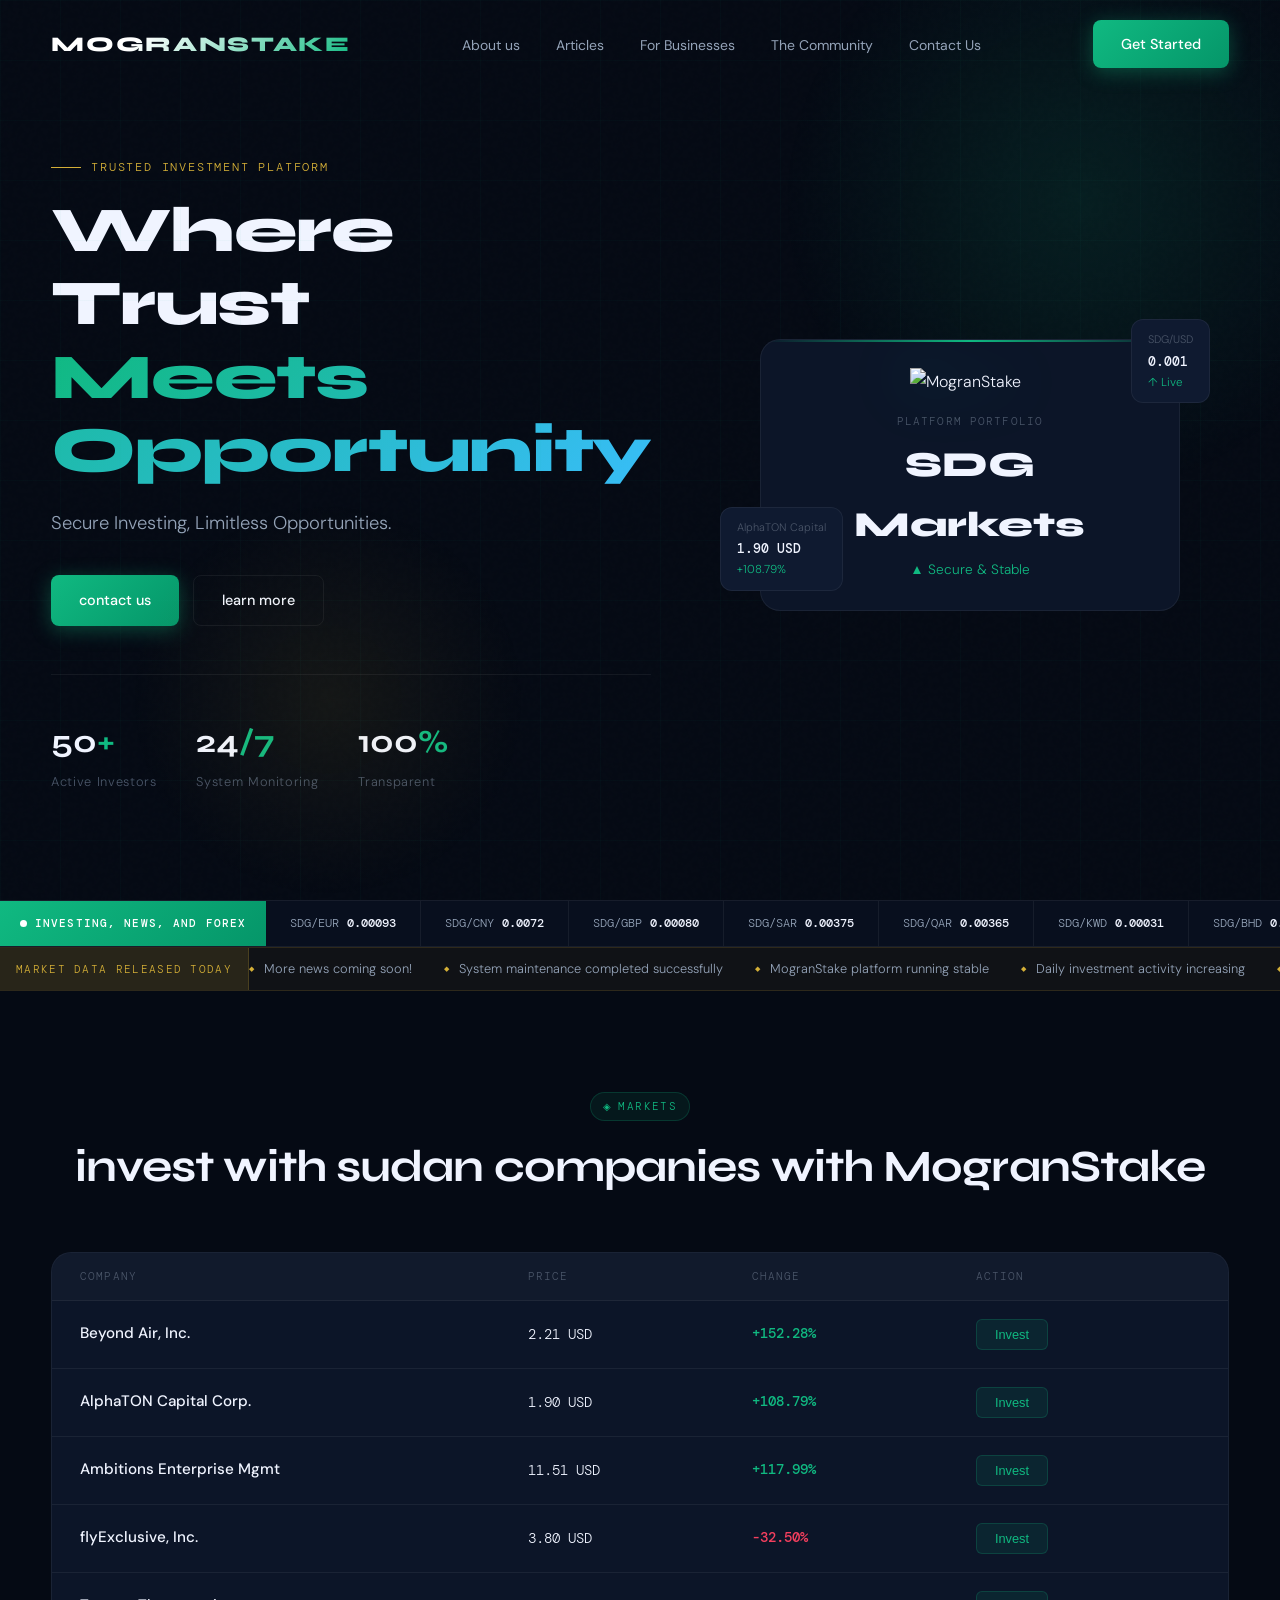
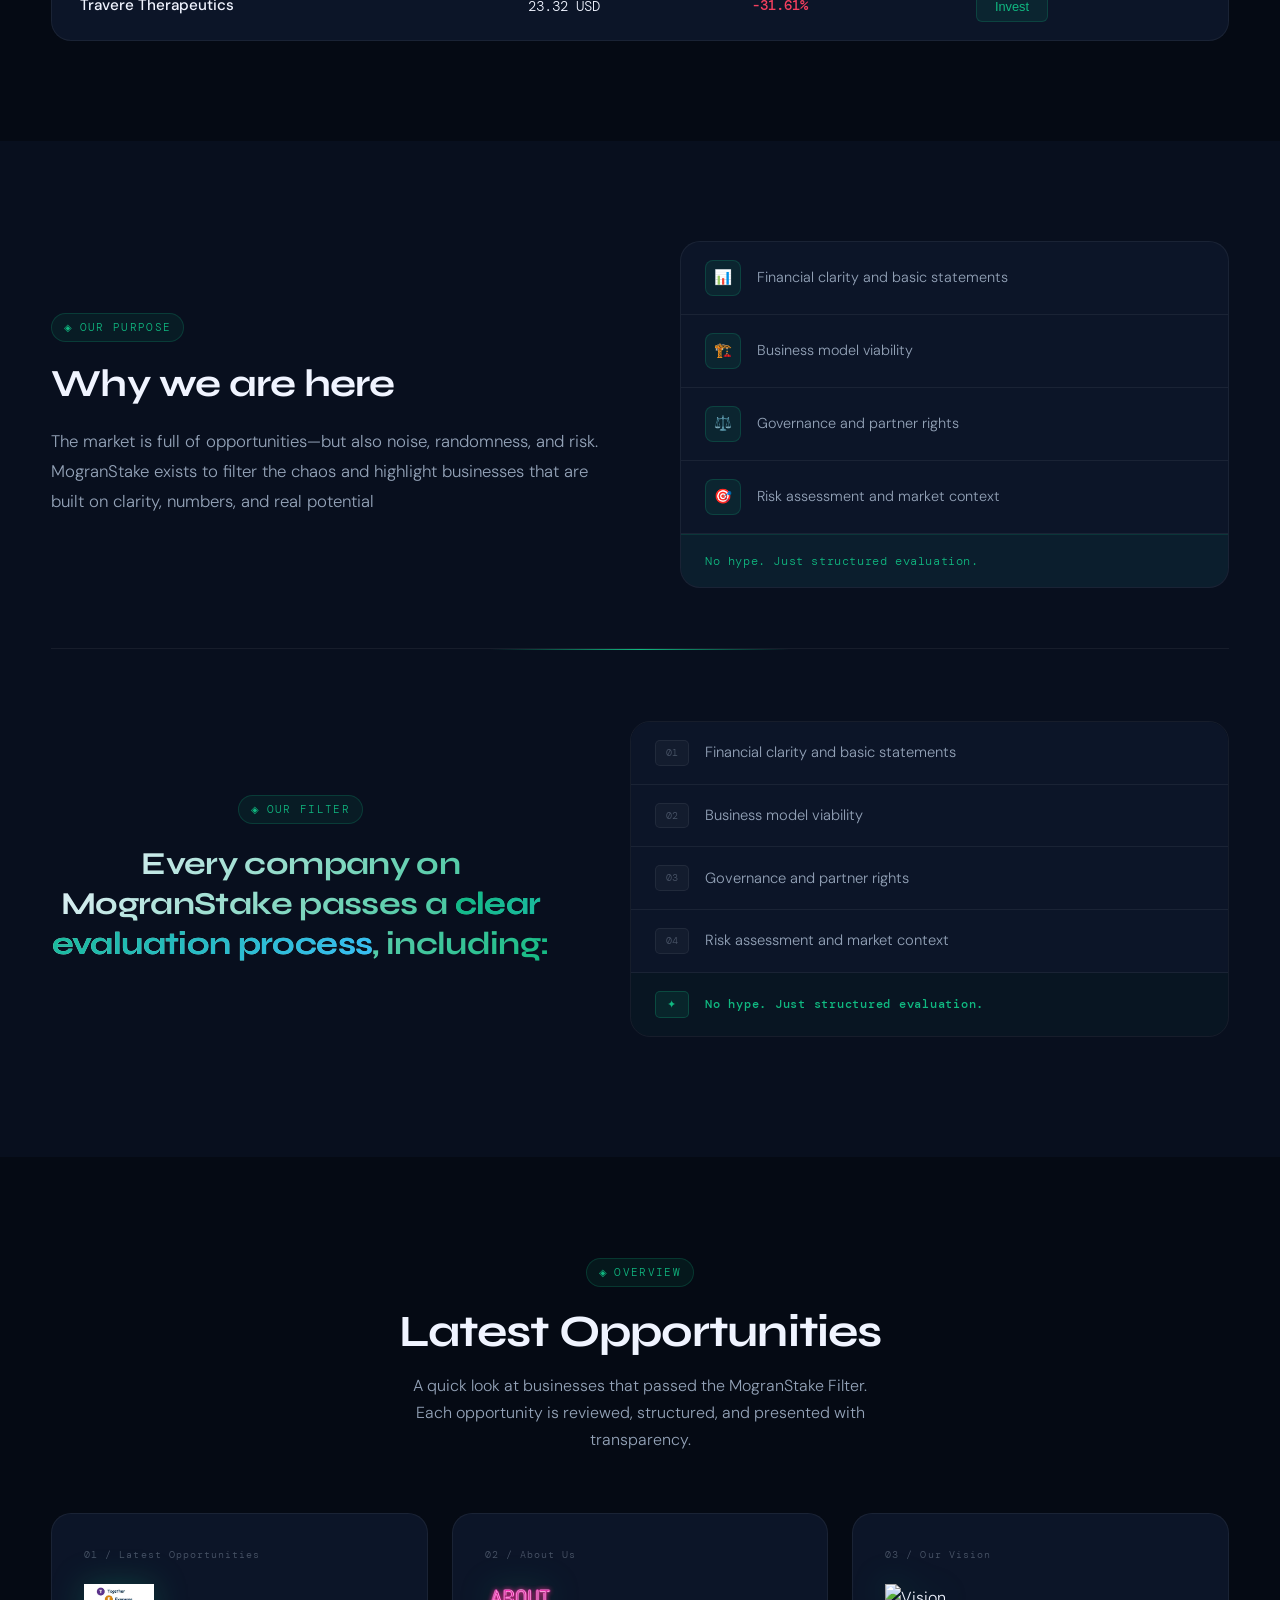
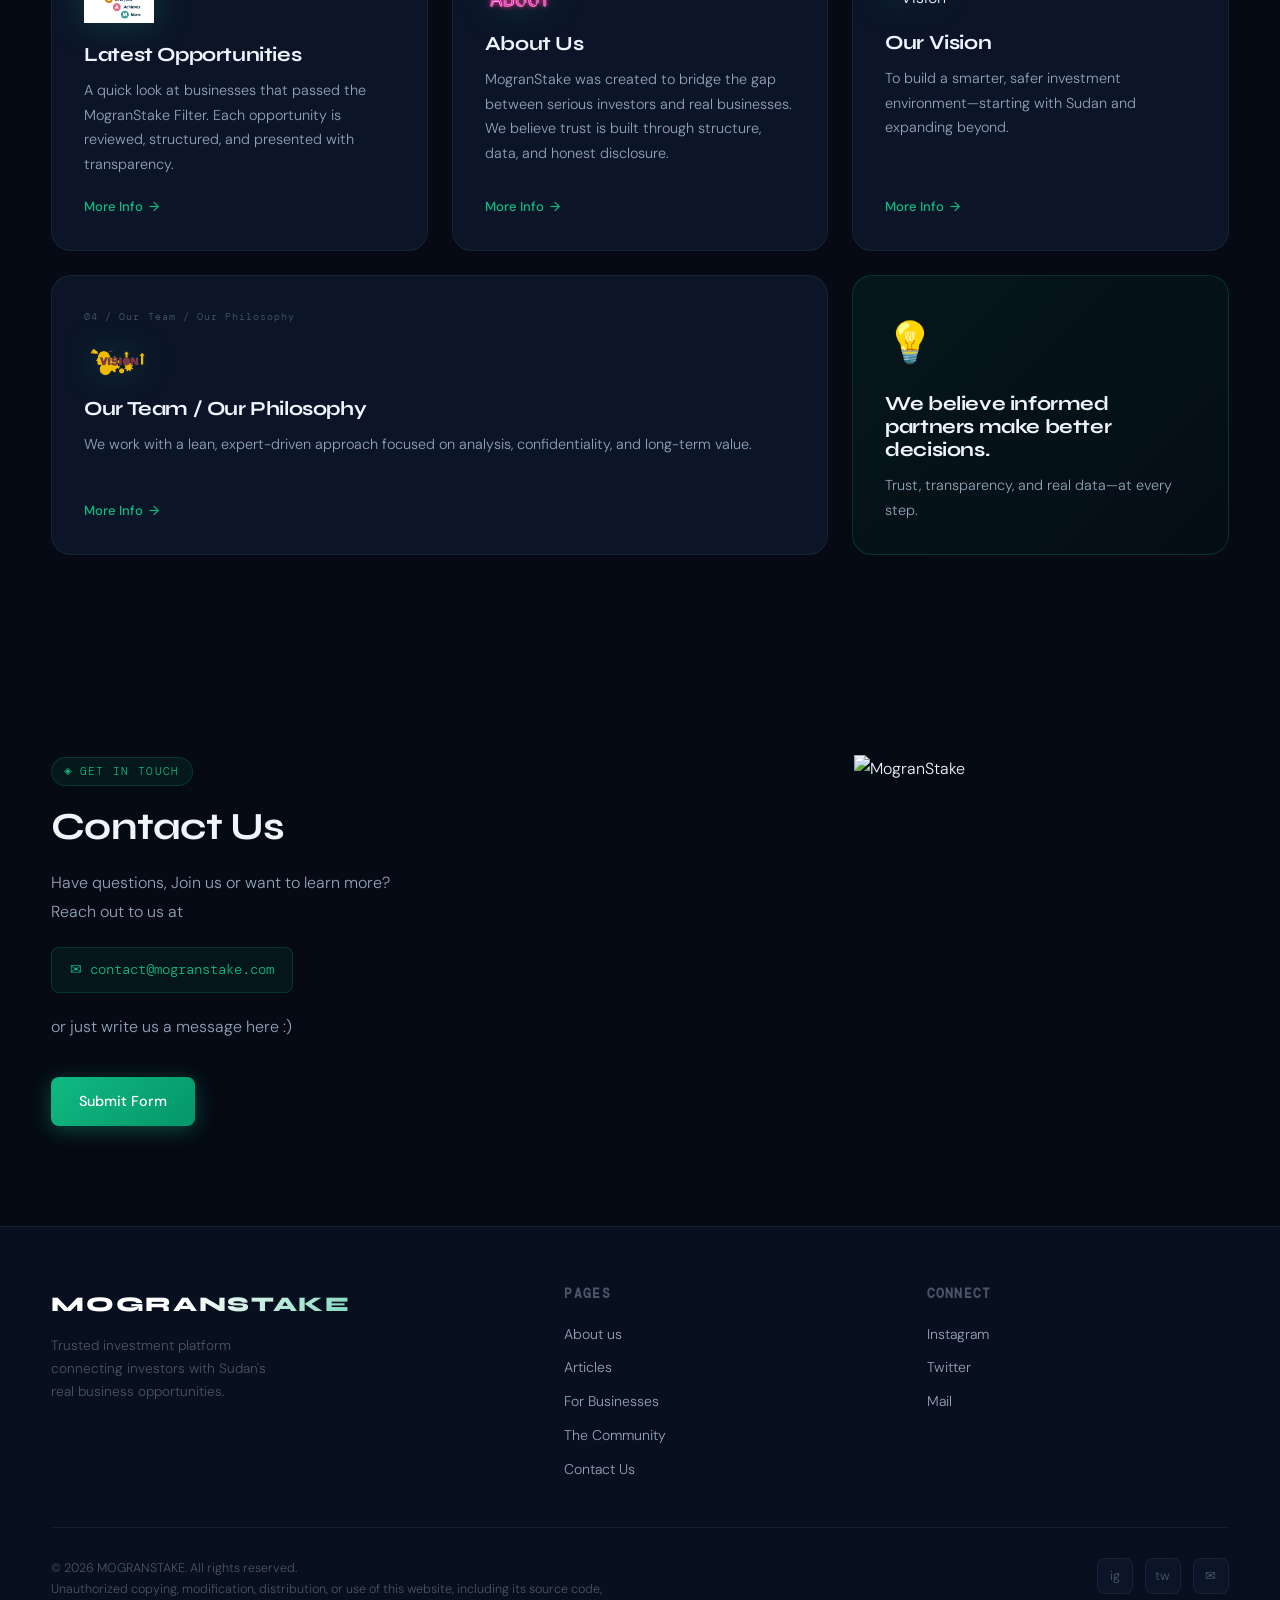
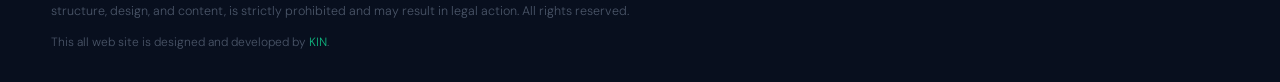
==== commit 8bc9fda5: "Fix Instagram link in footer section" ====
--- a/index.html
+++ b/index.html
@@ -409,7 +409,7 @@
         </p>
       </div>
       <div class="footer-socials">
-        <a href="https://www.instagram.com/mogranstk/">" class="social-btn">ig</a>
+        <a href="https://www.instagram.com/mogranstk/" class="social-btn">ig</a>
         <a href="hamd.html" class="social-btn">tw</a>
         <a href="mailto:contact@mogranstake.com" class="social-btn">✉</a>
       </div>
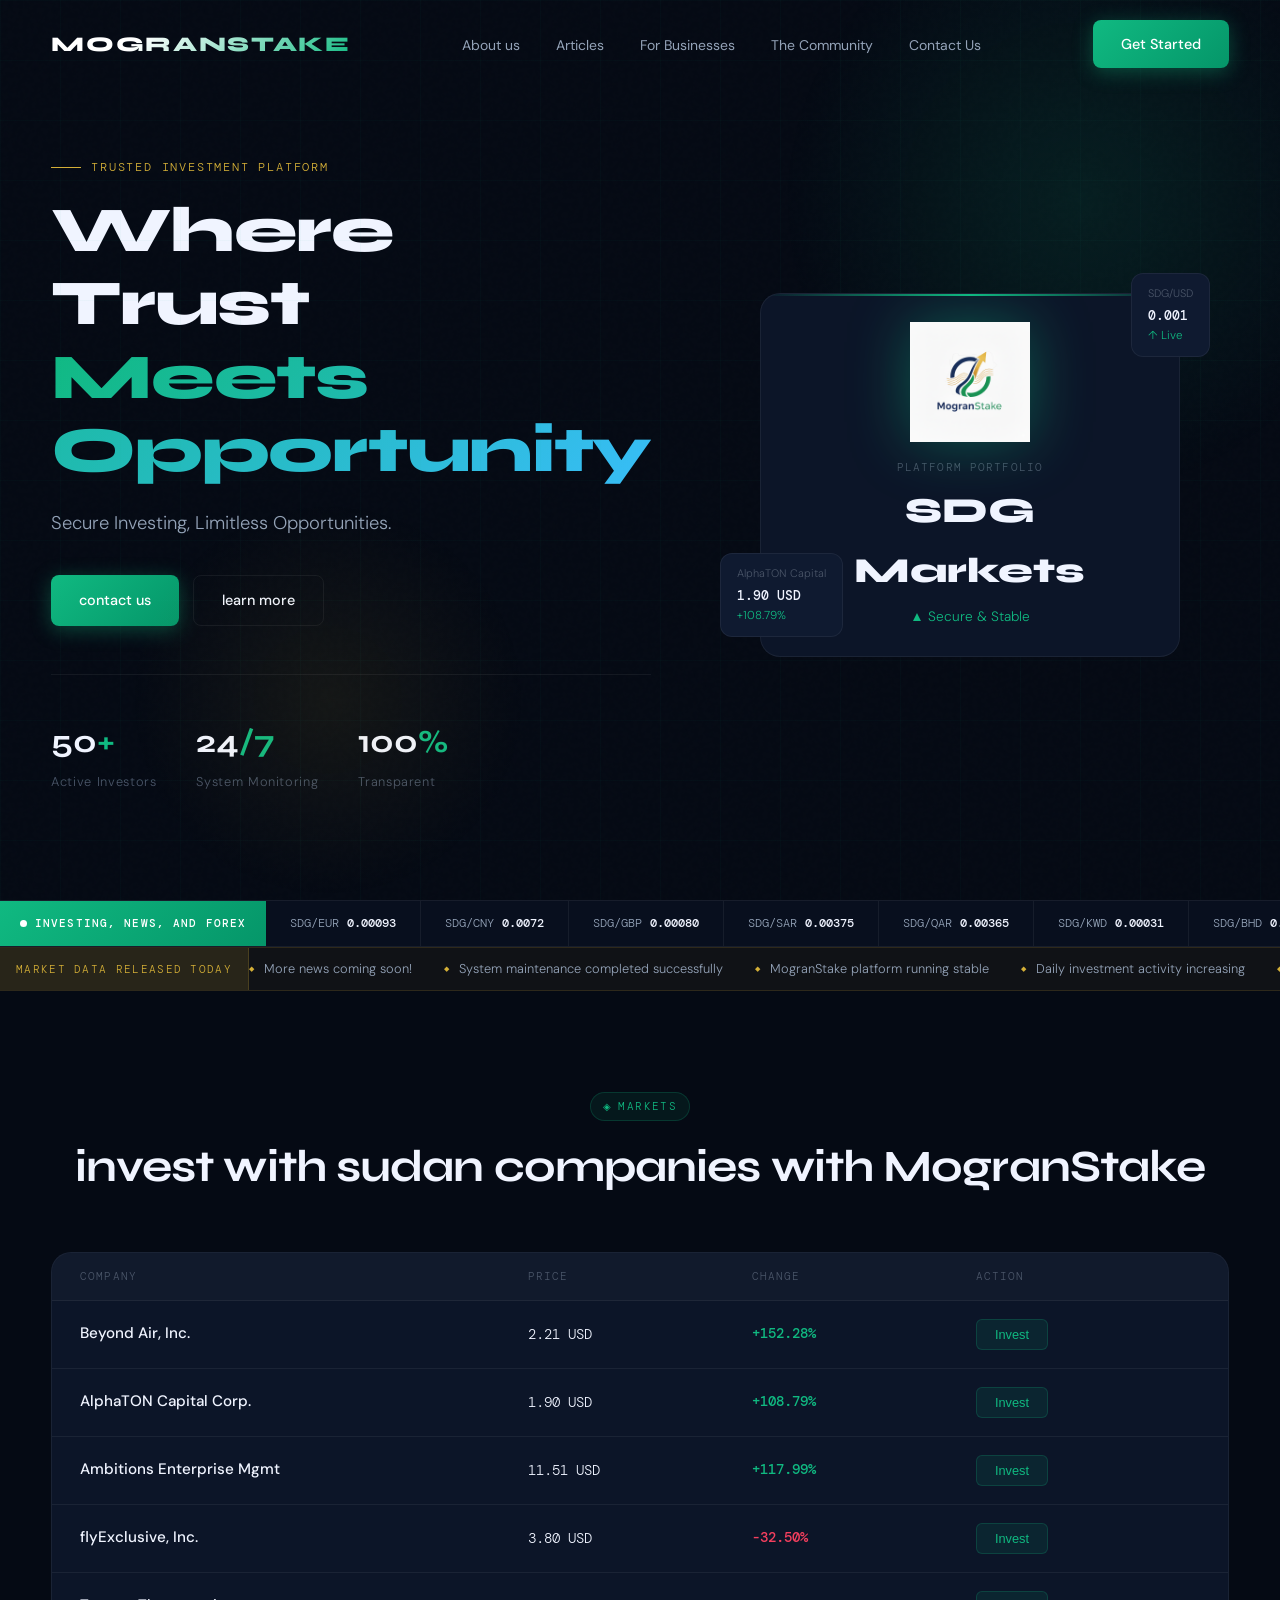
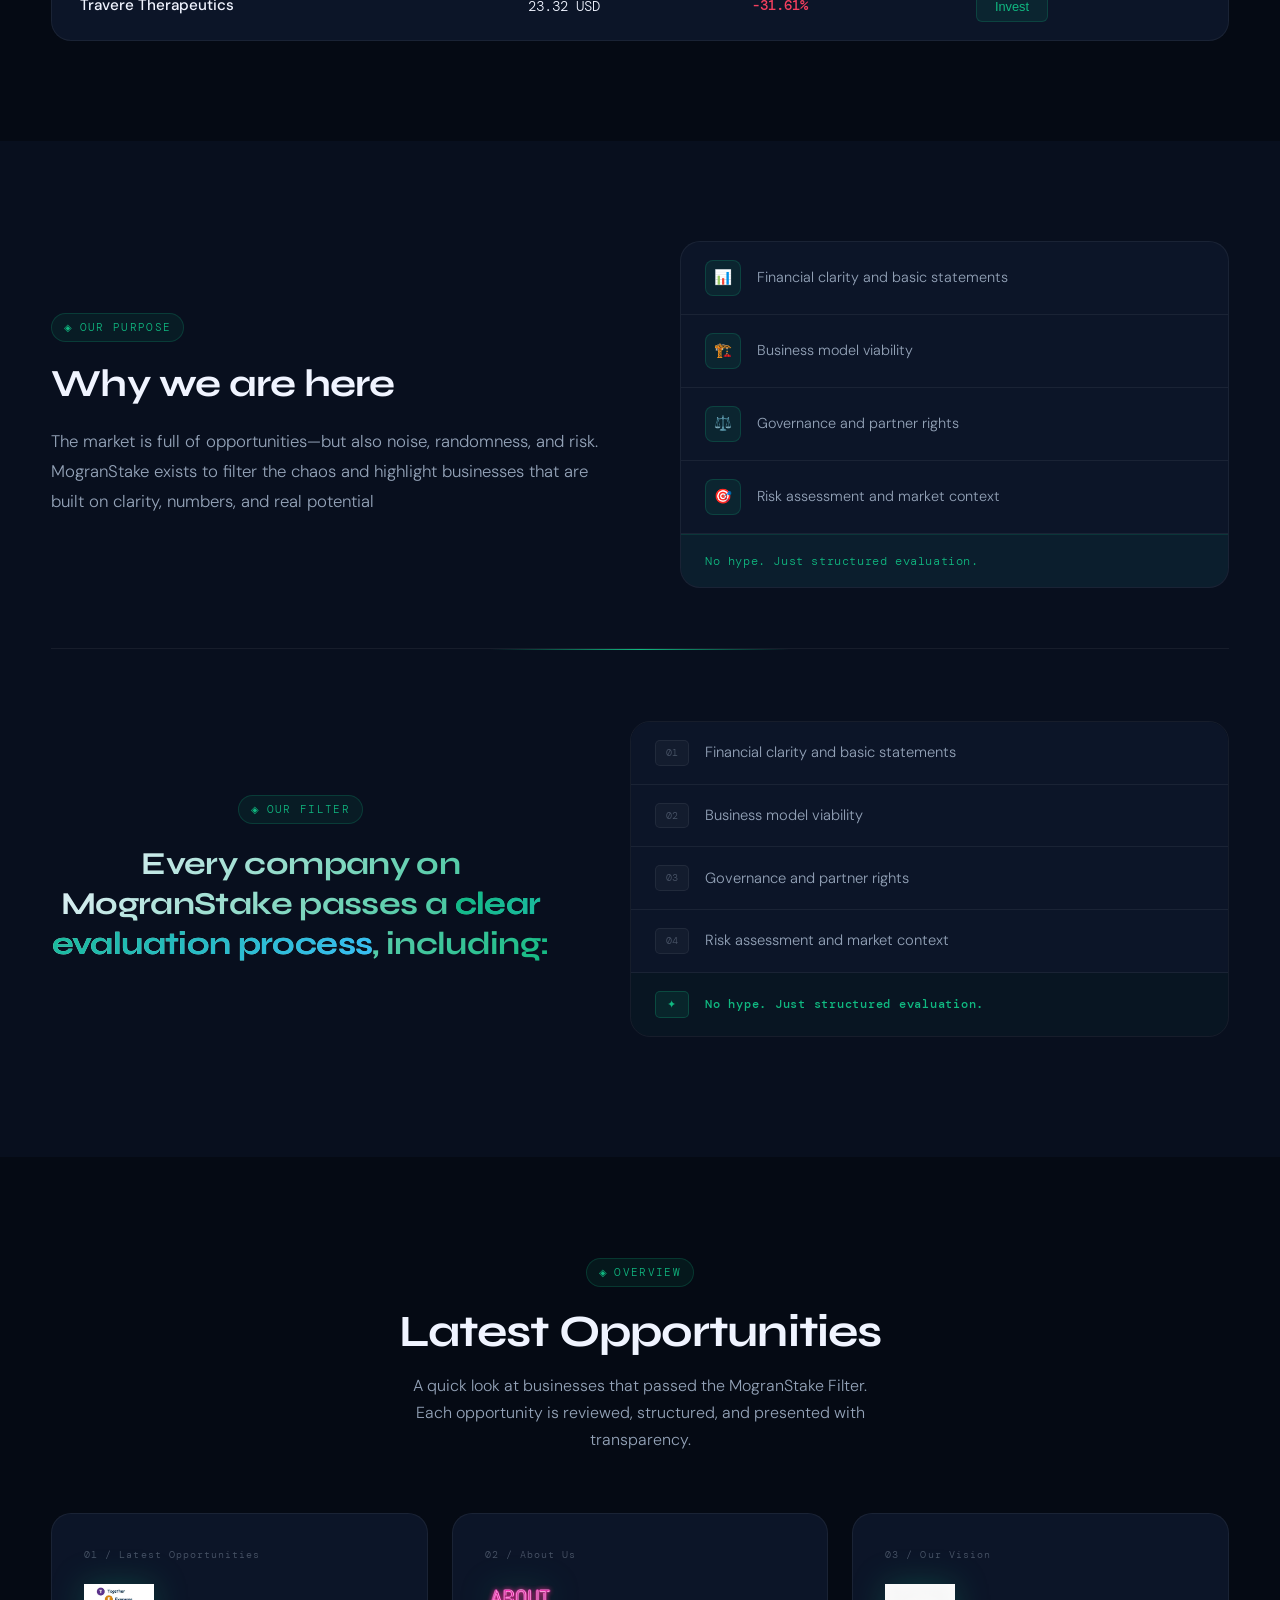
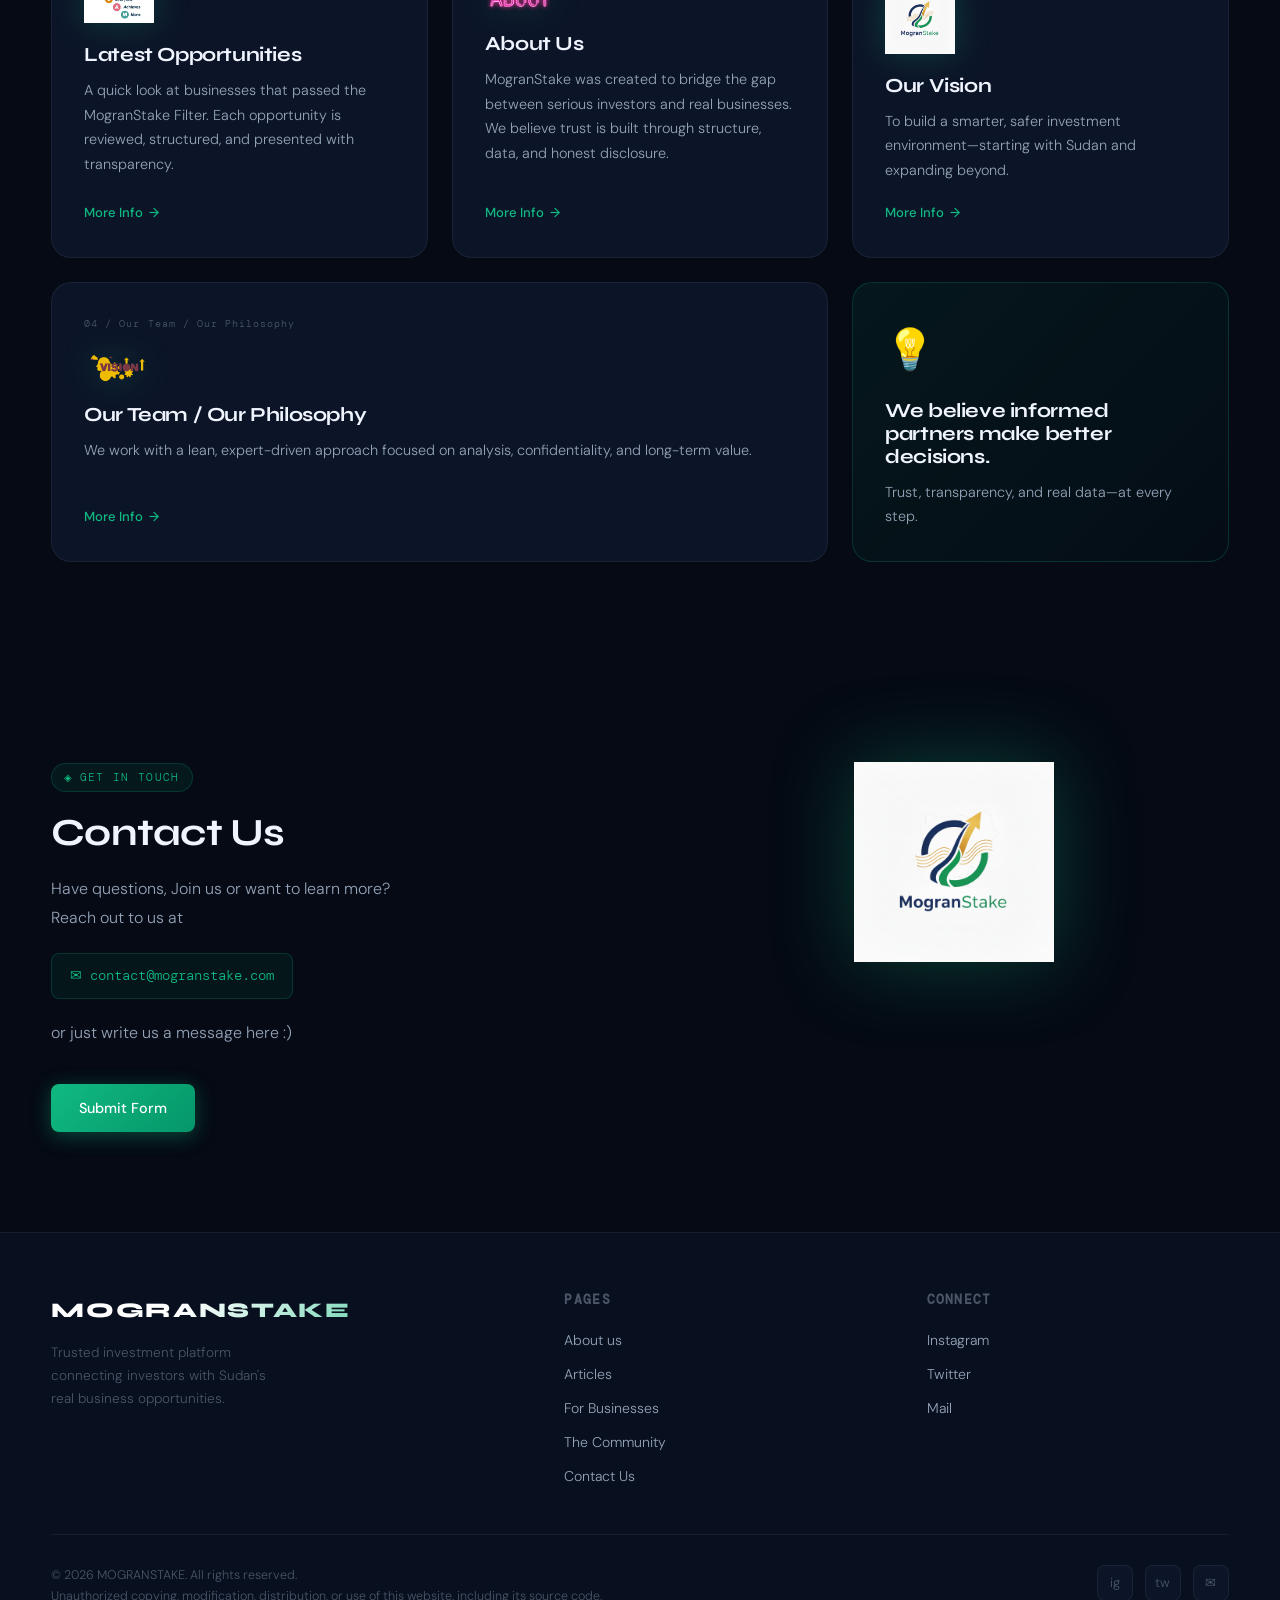
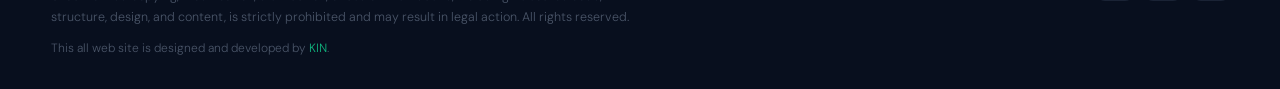
==== commit 9bd44774: "Update index.html" ====
--- a/index.html
+++ b/index.html
@@ -85,7 +85,7 @@
         <div class="hero-card-wrap">
           <div class="hero-main-card">
             <img
-              src="https://ayman-pys.github.io/mogranstake/unnamed-removebg-preview.png"
+              src="IMG_3067 (1).png"
               alt="MogranStake"
               class="hero-img"
             />
@@ -323,7 +323,7 @@
 
       <div class="info-card fade-up">
         <div class="card-num">03 / Our Vision</div>
-        <img src="https://ayman-pys.github.io/mogranstake/unnamed-removebg-preview.png" alt="Vision" class="card-img" />
+        <img src="IMG_3067 (1).png" alt="Vision" class="card-img" />
         <h3>Our Vision</h3>
         <p>To build a smarter, safer investment environment—starting with Sudan
         and expanding beyond.</p>
@@ -363,7 +363,7 @@
       </div>
       <div class="contact-img-wrap">
         <img
-          src="https://ayman-pys.github.io/mogranstake/unnamed-removebg-preview.png"
+          src="IMG_3067 (1).png"
           alt="MogranStake"
           class="contact-img"
         />
